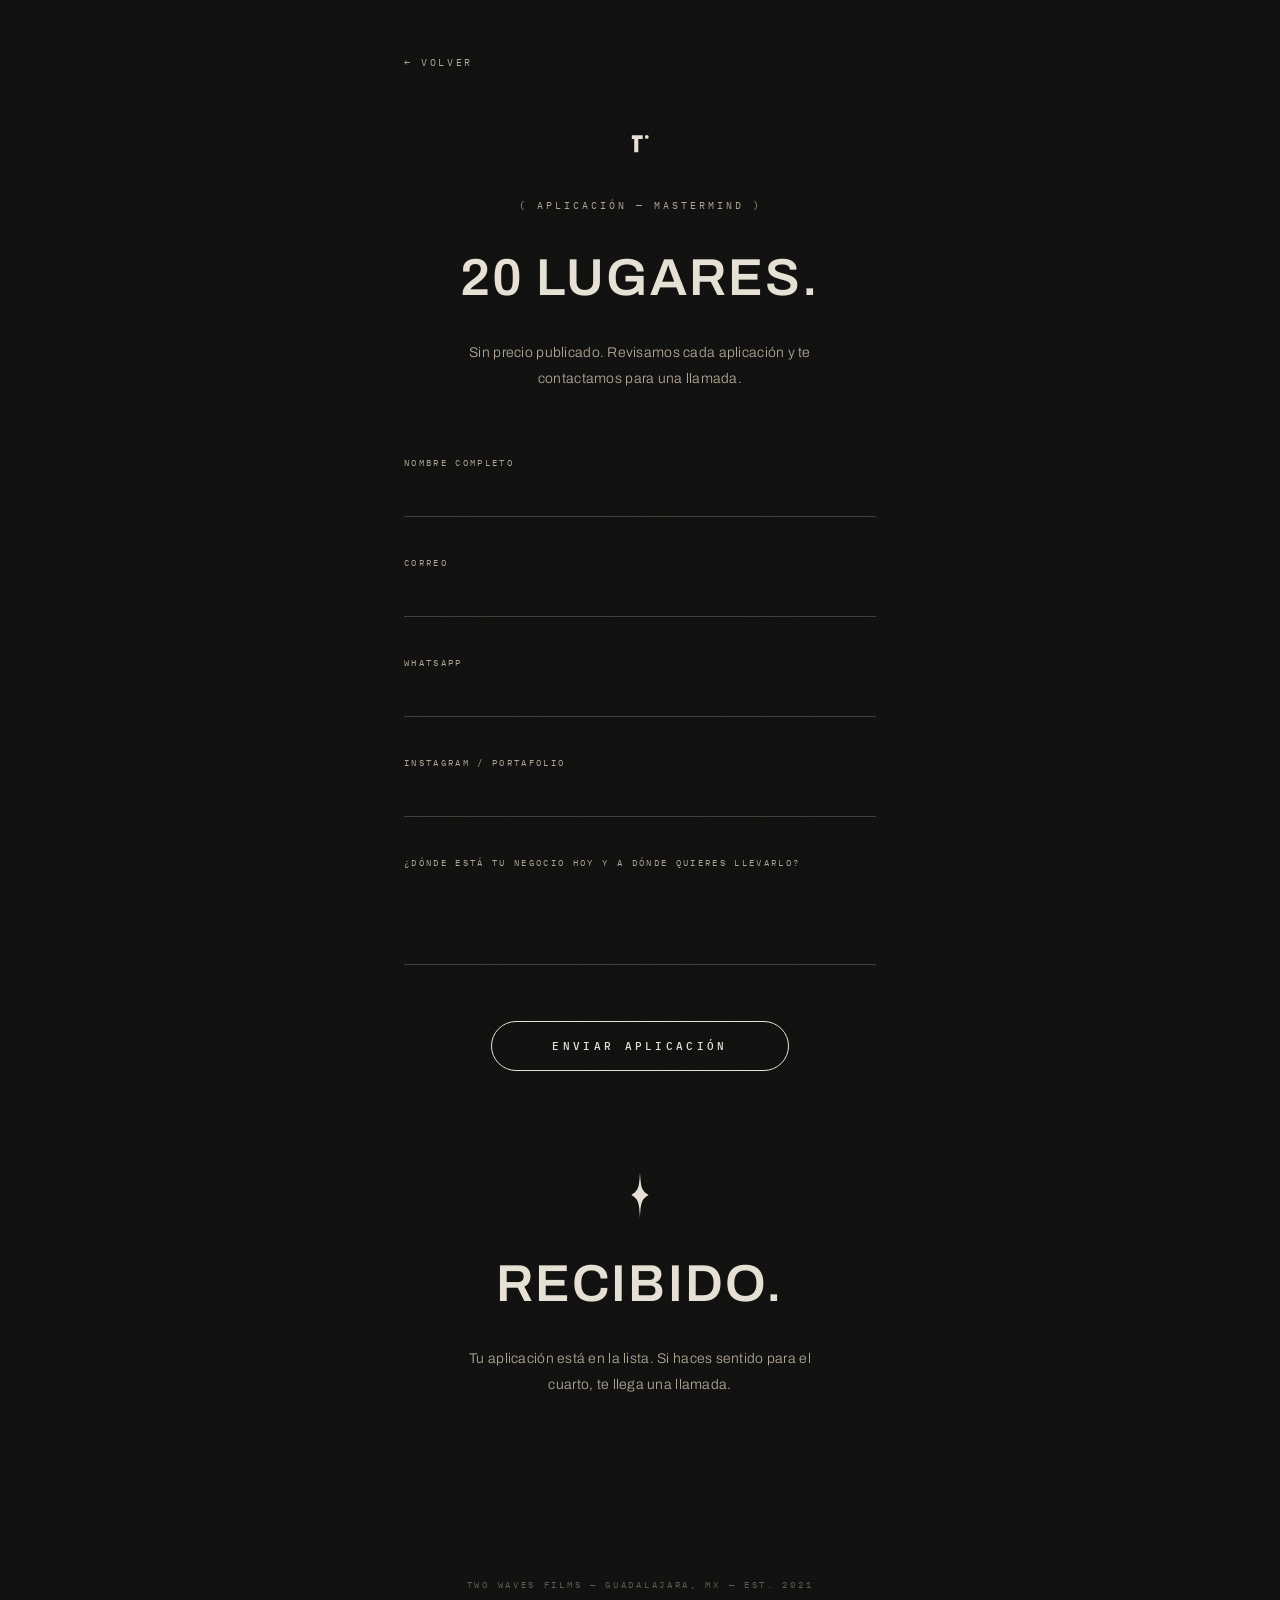
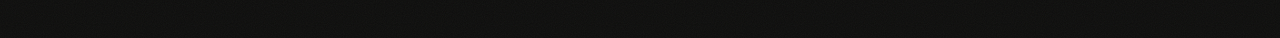
==== aplicar.html @ a4d82a26 "Formulario nativo de aplicación con envío a Google Sheets vía Apps Script Co-Authored-By: Claude Fab" ====
<!DOCTYPE html>
<html lang="es">
<head>
  <meta charset="UTF-8" />
  <meta name="viewport" content="width=device-width, initial-scale=1.0" />
  <title>APLICAR — MASTERMIND Two Waves Films</title>
  <meta name="description" content="Aplicación al mastermind de Two Waves Films. 20 lugares." />
  <link rel="preconnect" href="https://fonts.googleapis.com" />
  <link rel="preconnect" href="https://fonts.gstatic.com" crossorigin />
  <link href="https://fonts.googleapis.com/css2?family=Archivo:wght@300;400;500;600&family=IBM+Plex+Mono:wght@300;400;500&display=swap" rel="stylesheet" />
  <link rel="stylesheet" href="css/estilo.css" />
  <link rel="icon" type="image/svg+xml" href='data:image/svg+xml,<svg xmlns="http://www.w3.org/2000/svg" viewBox="0 0 100 100"><rect width="100" height="100" fill="%230e0e0d"/><path d="M30 32h28v10H49v34H39V42H30z" fill="%23e7e2d6"/><circle cx="68" cy="36" r="5" fill="%23e7e2d6"/></svg>' />
</head>
<body class="pagina-aplicar">

  <div class="grain" aria-hidden="true"></div>

  <main class="aplicar">
    <a class="volver reveal visto" href="index.html">← VOLVER</a>

    <svg class="isotipo reveal visto" viewBox="0 0 100 100" fill="none" aria-label="Two Waves">
      <path d="M26 30h32v11H45v39H33V41H26z" fill="currentColor"/>
      <circle cx="70" cy="35" r="5.5" fill="currentColor"/>
    </svg>

    <p class="etiqueta centrada reveal visto">( APLICACIÓN — MASTERMIND )</p>
    <h1 class="titulo centrado reveal visto">20 LUGARES.</h1>
    <p class="aplicar-intro reveal visto">
      Sin precio publicado. Revisamos cada aplicación
      y te contactamos para una llamada.
    </p>

    <form id="form-aplicar" class="form reveal visto" novalidate>
      <div class="campo">
        <label for="nombre">NOMBRE COMPLETO</label>
        <input type="text" id="nombre" name="nombre" required autocomplete="name" />
      </div>
      <div class="campo">
        <label for="correo">CORREO</label>
        <input type="email" id="correo" name="correo" required autocomplete="email" />
      </div>
      <div class="campo">
        <label for="whatsapp">WHATSAPP</label>
        <input type="tel" id="whatsapp" name="whatsapp" required autocomplete="tel" />
      </div>
      <div class="campo">
        <label for="instagram">INSTAGRAM / PORTAFOLIO</label>
        <input type="text" id="instagram" name="instagram" required />
      </div>
      <div class="campo">
        <label for="negocio">¿DÓNDE ESTÁ TU NEGOCIO HOY Y A DÓNDE QUIERES LLEVARLO?</label>
        <textarea id="negocio" name="negocio" rows="4" required></textarea>
      </div>

      <button type="submit" class="btn-pill grande">ENVIAR APLICACIÓN</button>
      <p class="nota" id="form-estado" role="status"></p>
    </form>

    <div id="form-exito" class="exito" hidden>
      <svg class="destello" viewBox="0 0 100 100" fill="currentColor" aria-hidden="true">
        <path d="M50 8 C51.5 34 52 42 66 50 C52 58 51.5 66 50 92 C48.5 66 48 58 34 50 C48 42 48.5 34 50 8 Z"/>
      </svg>
      <h2 class="titulo centrado">RECIBIDO.</h2>
      <p class="aplicar-intro">Tu aplicación está en la lista. Si haces sentido para el cuarto, te llega una llamada.</p>
    </div>
  </main>

  <footer class="footer">
    <p class="footer-firma">TWO WAVES FILMS — GUADALAJARA, MX — EST. 2021</p>
  </footer>

  <script src="js/form.js"></script>
</body>
</html>
---- css/estilo.css ----
/* ═══════════════════════════════════════════════
   MASTERMIND — TWO WAVES FILMS
   Sistema de diseño: modo oscuro, mono + grotesk
   ═══════════════════════════════════════════════ */

:root {
  --fondo: #0e0e0d;
  --hueso: #e7e2d6;
  --greige: #b0a595;
  --lino: #e5e0d5;
  --rojo: #c0392b;
  --mono: "IBM Plex Mono", monospace;
  --sans: "Archivo", sans-serif;
}

* { margin: 0; padding: 0; box-sizing: border-box; }

html { scroll-behavior: smooth; }

body {
  background: var(--fondo);
  color: var(--hueso);
  font-family: var(--sans);
  -webkit-font-smoothing: antialiased;
  overflow-x: hidden;
}

body.cargando { overflow: hidden; }

::selection { background: var(--greige); color: var(--fondo); }

/* ══════════ PANTALLA DE CARGA ══════════ */

#loader {
  position: fixed;
  inset: 0;
  z-index: 100;
  background: #000;
  display: flex;
  align-items: center;
  justify-content: center;
  transition: opacity 0.9s cubic-bezier(0.22, 1, 0.36, 1), visibility 0.9s;
}

#loader.fuera { opacity: 0; visibility: hidden; }

.loader-glyphs {
  position: relative;
  width: 88px;
  height: 88px;
  color: var(--hueso);
  animation: loaderEntra 0.6s cubic-bezier(0.22, 1, 0.36, 1) both;
  transition: opacity 0.5s ease, transform 0.6s cubic-bezier(0.22, 1, 0.36, 1);
}

@keyframes loaderEntra {
  from { opacity: 0; transform: scale(0.9); }
  to { opacity: 1; transform: scale(1); }
}

#loader.fuera .loader-glyphs {
  opacity: 0;
  transform: scale(1.06);
}

.glyph {
  position: absolute;
  inset: 0;
  width: 100%;
  height: 100%;
  opacity: 0;
  transform: scale(0.94);
  transition: opacity 0.22s ease, transform 0.3s cubic-bezier(0.22, 1, 0.36, 1);
}

.glyph.activo {
  opacity: 1;
  transform: scale(1);
}

.loader-line {
  position: absolute;
  bottom: 18vh;
  left: 50%;
  transform: translateX(-50%);
  width: 64px;
  height: 1px;
  background: rgba(231, 226, 214, 0.08);
  overflow: hidden;
  transition: opacity 0.4s ease;
}

#loader.fuera .loader-line { opacity: 0; }

.loader-line::after {
  content: "";
  position: absolute;
  inset: 0;
  background: rgba(231, 226, 214, 0.55);
  transform: scaleX(0);
  transform-origin: left;
  animation: cargar 1.1s cubic-bezier(0.65, 0, 0.35, 1) forwards;
}

@keyframes cargar { to { transform: scaleX(1); } }

/* ══════════ GRANO CINEMATOGRÁFICO ══════════ */

.grain {
  position: fixed;
  inset: -100%;
  z-index: 90;
  pointer-events: none;
  opacity: 0.05;
  background-image: url("data:image/svg+xml,%3Csvg xmlns='http://www.w3.org/2000/svg' width='300' height='300'%3E%3Cfilter id='n'%3E%3CfeTurbulence type='fractalNoise' baseFrequency='0.9' numOctaves='2'/%3E%3C/filter%3E%3Crect width='300' height='300' filter='url(%23n)'/%3E%3C/svg%3E");
  animation: grano 0.45s steps(4) infinite;
}

@keyframes grano {
  0% { transform: translate(0, 0); }
  25% { transform: translate(-2%, 3%); }
  50% { transform: translate(3%, -2%); }
  75% { transform: translate(-3%, -3%); }
  100% { transform: translate(2%, 2%); }
}

/* ══════════ REVEAL ══════════ */

.reveal {
  opacity: 0;
  transform: translateY(14px);
  transition: opacity 1s cubic-bezier(0.22, 1, 0.36, 1),
              transform 1s cubic-bezier(0.22, 1, 0.36, 1);
}

.reveal.visto {
  opacity: 1;
  transform: translateY(0);
}

.reveal[data-delay="1"] { transition-delay: 0.10s; }
.reveal[data-delay="2"] { transition-delay: 0.30s; }
.reveal[data-delay="3"] { transition-delay: 0.55s; }
.reveal[data-delay="4"] { transition-delay: 0.75s; }
.reveal[data-delay="5"] { transition-delay: 0.95s; }
.reveal[data-delay="6"] { transition-delay: 1.15s; }
.reveal[data-delay="7"] { transition-delay: 1.60s; }

@media (prefers-reduced-motion: reduce) {
  .reveal { opacity: 1; transform: none; transition: none; }
  .grain { animation: none; }
}

/* ══════════ HERO ══════════ */

.hero {
  position: relative;
  min-height: 100vh;
  min-height: 100svh;
  display: flex;
  flex-direction: column;
  align-items: center;
  justify-content: space-between;
  padding: 32px 24px;
  text-align: center;
  overflow: hidden;
}

/* fondo abstracto B&N: versión "enhanced" de la referencia */
.hero-bg {
  position: absolute;
  inset: 0;
  z-index: -1;
  background:
    radial-gradient(ellipse 90% 55% at 78% 108%, rgba(231, 226, 214, 0.30), transparent 60%),
    radial-gradient(ellipse 55% 40% at 12% 96%, rgba(231, 226, 214, 0.10), transparent 65%),
    radial-gradient(ellipse 70% 50% at 55% 30%, rgba(231, 226, 214, 0.035), transparent 70%),
    linear-gradient(180deg, #060606 0%, #0b0b0a 45%, #12110f 100%);
  filter: contrast(1.05);
}

.hero-bg::after {
  content: "";
  position: absolute;
  inset: 0;
  background: radial-gradient(ellipse 120% 90% at 50% 45%, transparent 40%, rgba(0, 0, 0, 0.55) 100%);
}

.hero-top {
  display: flex;
  flex-direction: column;
  align-items: center;
  gap: 10px;
}

.isotipo {
  width: 34px;
  height: 34px;
  color: var(--hueso);
}

.hero-top-word {
  font-family: var(--mono);
  font-size: 10px;
  font-weight: 400;
  letter-spacing: 0.35em;
  color: var(--greige);
}

.hero-center {
  display: flex;
  flex-direction: column;
  align-items: center;
}

.hero-kicker {
  font-family: var(--mono);
  font-size: 11px;
  font-weight: 500;
  letter-spacing: 0.18em;
  line-height: 2;
  color: var(--hueso);
}

.hero-est {
  display: flex;
  justify-content: space-between;
  width: min(320px, 78vw);
  margin-top: 44px;
  font-family: var(--sans);
  font-size: clamp(28px, 6vw, 40px);
  font-weight: 600;
  letter-spacing: 0.06em;
}

.hero-cupo {
  margin-top: 44px;
  font-family: var(--mono);
  font-size: 10px;
  letter-spacing: 0.28em;
  color: var(--greige);
}

/* ══════════ BOTÓN PILL ══════════ */

.btn-pill {
  margin-top: 26px;
  display: inline-block;
  padding: 14px 44px;
  border: 1px solid var(--hueso);
  border-radius: 999px;
  font-family: var(--mono);
  font-size: 11px;
  font-weight: 500;
  letter-spacing: 0.3em;
  text-decoration: none;
  color: var(--hueso);
  background: transparent;
  transition: background 0.4s ease, color 0.4s ease, letter-spacing 0.4s ease;
}

.btn-pill:hover {
  background: var(--hueso);
  color: var(--fondo);
  letter-spacing: 0.38em;
}

.btn-pill.grande { padding: 17px 60px; }

.hero-bottom {
  display: flex;
  flex-direction: column;
  align-items: center;
  gap: 12px;
  font-family: var(--mono);
  font-size: 9px;
  letter-spacing: 0.4em;
  color: var(--greige);
}

.scroll-dot {
  width: 4px;
  height: 4px;
  border-radius: 50%;
  background: var(--greige);
  animation: bajar 2.2s ease-in-out infinite;
}

@keyframes bajar {
  0%, 100% { transform: translateY(0); opacity: 1; }
  50% { transform: translateY(10px); opacity: 0.3; }
}

/* ══════════ SECCIONES ══════════ */

.seccion {
  max-width: 640px;
  margin: 0 auto;
  padding: 140px 24px;
}

.etiqueta {
  font-family: var(--mono);
  font-size: 10px;
  letter-spacing: 0.3em;
  color: var(--greige);
  margin-bottom: 36px;
}

.titulo {
  font-family: var(--sans);
  font-size: clamp(32px, 7vw, 52px);
  font-weight: 600;
  letter-spacing: 0.04em;
  line-height: 1.15;
  margin-bottom: 32px;
}

.parrafo {
  font-family: var(--sans);
  font-size: 15px;
  font-weight: 300;
  line-height: 1.9;
  letter-spacing: 0.02em;
  color: var(--greige);
  max-width: 460px;
}

.parrafo.centrado { margin: 0 auto 12px; }

.lista-mono {
  list-style: none;
  margin-top: 56px;
  border-top: 1px solid rgba(231, 226, 214, 0.14);
}

.lista-mono li {
  display: flex;
  align-items: baseline;
  gap: 24px;
  padding: 20px 4px;
  border-bottom: 1px solid rgba(231, 226, 214, 0.14);
  font-family: var(--mono);
  font-size: 12px;
  letter-spacing: 0.22em;
}

.lista-mono li span {
  font-size: 10px;
  color: var(--greige);
}

.nota {
  margin-top: 48px;
  font-family: var(--mono);
  font-size: 9px;
  letter-spacing: 0.26em;
  line-height: 2;
  color: var(--greige);
}

/* ══════════ SECCIÓN LINO (HOSTS) ══════════ */

.seccion-lino {
  max-width: none;
  background: var(--lino);
  color: var(--fondo);
}

.seccion-lino > * {
  max-width: 640px;
  margin-left: auto;
  margin-right: auto;
}

.seccion-lino .etiqueta { color: rgba(14, 14, 13, 0.5); margin-bottom: 36px; }
.seccion-lino .parrafo { color: rgba(14, 14, 13, 0.65); }

.hosts {
  display: grid;
  grid-template-columns: 1fr 1fr;
  gap: 40px;
  margin-bottom: 56px;
}

.host h3 {
  font-family: var(--sans);
  font-size: clamp(16px, 3vw, 21px);
  font-weight: 600;
  letter-spacing: 0.05em;
  margin-bottom: 14px;
}

.host-rol {
  font-family: var(--mono);
  font-size: 10px;
  letter-spacing: 0.24em;
  color: rgba(14, 14, 13, 0.55);
  margin-bottom: 6px;
}

.host-ig {
  font-family: var(--mono);
  font-size: 10px;
  letter-spacing: 0.24em;
  color: var(--fondo);
}

@media (max-width: 560px) {
  .hosts { grid-template-columns: 1fr; }
}

/* ══════════ SECCIÓN FINAL ══════════ */

.seccion-final {
  text-align: center;
  padding-top: 170px;
  padding-bottom: 170px;
}

.seccion-final .titulo { margin-bottom: 24px; }

.destello {
  width: 54px;
  height: 54px;
  color: var(--hueso);
  margin-bottom: 40px;
}

/* ══════════ PÁGINA APLICAR ══════════ */

.aplicar {
  max-width: 520px;
  margin: 0 auto;
  padding: 56px 24px 100px;
  display: flex;
  flex-direction: column;
  align-items: center;
  text-align: center;
}

.volver {
  align-self: flex-start;
  margin-bottom: 56px;
  font-family: var(--mono);
  font-size: 10px;
  letter-spacing: 0.26em;
  color: var(--greige);
  text-decoration: none;
  transition: color 0.3s ease;
}

.volver:hover { color: var(--hueso); }

.aplicar .isotipo { margin-bottom: 40px; }

.etiqueta.centrada { text-align: center; }

.titulo.centrado { text-align: center; }

.aplicar-intro {
  font-family: var(--sans);
  font-size: 14px;
  font-weight: 300;
  line-height: 1.9;
  letter-spacing: 0.02em;
  color: var(--greige);
  max-width: 380px;
  margin-bottom: 64px;
}

.form {
  width: 100%;
  display: flex;
  flex-direction: column;
  gap: 40px;
  text-align: left;
}

.campo {
  display: flex;
  flex-direction: column;
  gap: 12px;
}

.campo label {
  font-family: var(--mono);
  font-size: 9px;
  letter-spacing: 0.26em;
  color: var(--greige);
}

.campo input,
.campo textarea {
  background: transparent;
  border: none;
  border-bottom: 1px solid rgba(231, 226, 214, 0.22);
  padding: 10px 2px;
  font-family: var(--sans);
  font-size: 15px;
  font-weight: 300;
  letter-spacing: 0.03em;
  color: var(--hueso);
  border-radius: 0;
  resize: none;
  transition: border-color 0.4s ease;
}

.campo input:focus,
.campo textarea:focus {
  outline: none;
  border-bottom-color: var(--hueso);
}

.form .btn-pill {
  align-self: center;
  margin-top: 16px;
  cursor: pointer;
}

.form .btn-pill:disabled {
  opacity: 0.4;
  pointer-events: none;
}

.form .nota {
  margin-top: 8px;
  text-align: center;
  min-height: 1em;
}

.exito {
  display: flex;
  flex-direction: column;
  align-items: center;
  padding-top: 40px;
}

.exito .destello { margin-bottom: 32px; }

.exito .aplicar-intro { margin-bottom: 0; }

.pagina-aplicar .footer { border-top: none; }

/* ══════════ FOOTER ══════════ */

.footer {
  display: flex;
  flex-direction: column;
  align-items: center;
  gap: 28px;
  padding: 80px 24px 48px;
  border-top: 1px solid rgba(231, 226, 214, 0.12);
  text-align: center;
}

.footer .isotipo { width: 28px; height: 28px; }

.footer-links {
  display: flex;
  flex-wrap: wrap;
  justify-content: center;
  gap: 28px;
}

.footer-links a {
  font-family: var(--mono);
  font-size: 10px;
  letter-spacing: 0.22em;
  color: var(--greige);
  text-decoration: none;
  transition: color 0.3s ease;
}

.footer-links a:hover { color: var(--hueso); }

.footer-firma {
  font-family: var(--mono);
  font-size: 9px;
  letter-spacing: 0.3em;
  color: rgba(176, 165, 149, 0.5);
}
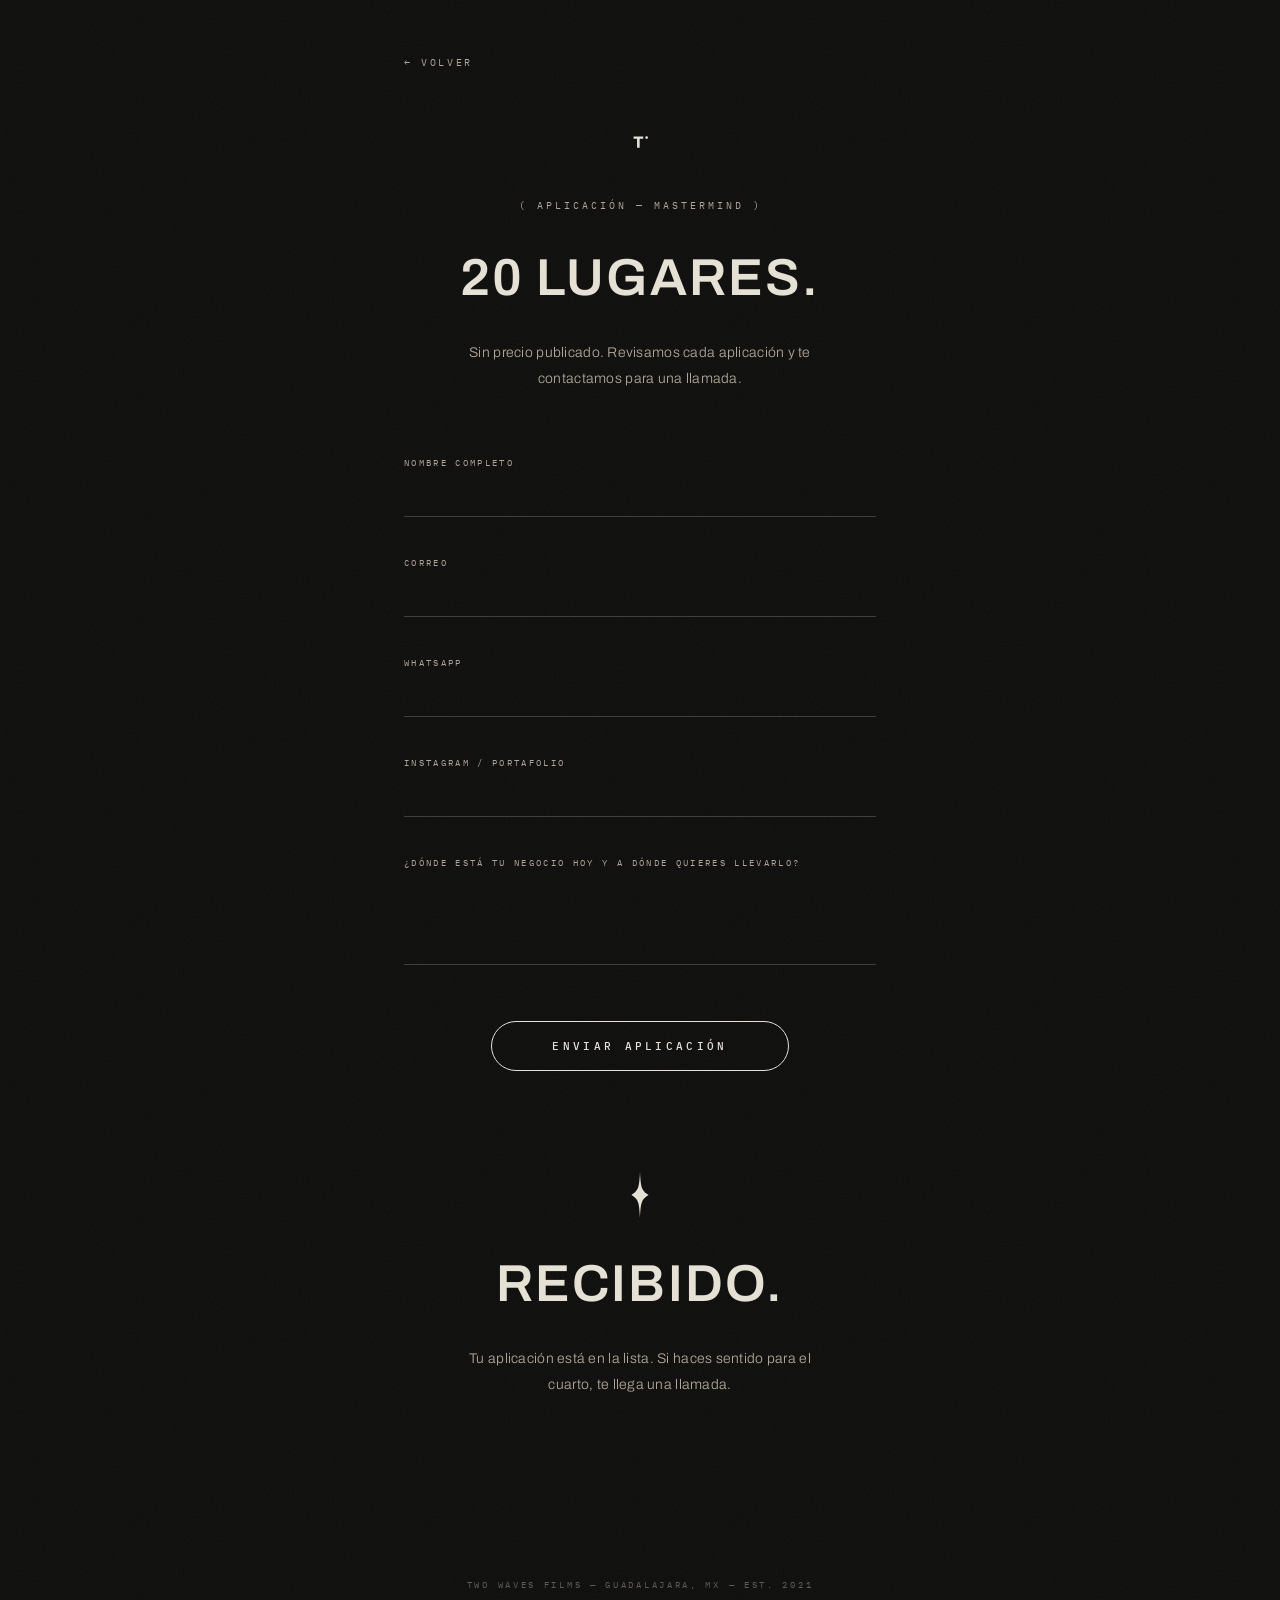
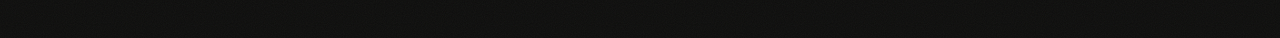
==== commit f410a708: "Isotipo con proporciones del logo oficial, sin texto Two Waves Films en el nav Co-Authored-By: Claud" ====
--- a/aplicar.html
+++ b/aplicar.html
@@ -9,7 +9,7 @@
   <link rel="preconnect" href="https://fonts.gstatic.com" crossorigin />
   <link href="https://fonts.googleapis.com/css2?family=Archivo:wght@300;400;500;600&family=IBM+Plex+Mono:wght@300;400;500&display=swap" rel="stylesheet" />
   <link rel="stylesheet" href="css/estilo.css" />
-  <link rel="icon" type="image/svg+xml" href='data:image/svg+xml,<svg xmlns="http://www.w3.org/2000/svg" viewBox="0 0 100 100"><rect width="100" height="100" fill="%230e0e0d"/><path d="M30 32h28v10H49v34H39V42H30z" fill="%23e7e2d6"/><circle cx="68" cy="36" r="5" fill="%23e7e2d6"/></svg>' />
+  <link rel="icon" type="image/svg+xml" href='data:image/svg+xml,<svg xmlns="http://www.w3.org/2000/svg" viewBox="0 0 100 100"><rect width="100" height="100" fill="%230e0e0d"/><path d="M31 34h28.5v6.2H49v26.5h-7.7V40.2H31z" fill="%23e7e2d6"/><circle cx="69.5" cy="37" r="4" fill="%23e7e2d6"/></svg>' />
 </head>
 <body class="pagina-aplicar">
 
@@ -19,8 +19,8 @@
     <a class="volver reveal visto" href="index.html">← VOLVER</a>
 
     <svg class="isotipo reveal visto" viewBox="0 0 100 100" fill="none" aria-label="Two Waves">
-      <path d="M26 30h32v11H45v39H33V41H26z" fill="currentColor"/>
-      <circle cx="70" cy="35" r="5.5" fill="currentColor"/>
+      <path d="M31 34h28.5v6.2H49v26.5h-7.7V40.2H31z" fill="currentColor"/>
+      <circle cx="69.5" cy="37" r="4" fill="currentColor"/>
     </svg>
 
     <p class="etiqueta centrada reveal visto">( APLICACIÓN — MASTERMIND )</p>
--- a/css/estilo.css
+++ b/css/estilo.css
@@ -172,18 +172,36 @@
   inset: 0;
   z-index: -1;
   background:
-    radial-gradient(ellipse 90% 55% at 78% 108%, rgba(231, 226, 214, 0.30), transparent 60%),
-    radial-gradient(ellipse 55% 40% at 12% 96%, rgba(231, 226, 214, 0.10), transparent 65%),
-    radial-gradient(ellipse 70% 50% at 55% 30%, rgba(231, 226, 214, 0.035), transparent 70%),
-    linear-gradient(180deg, #060606 0%, #0b0b0a 45%, #12110f 100%);
-  filter: contrast(1.05);
+    /* rayado vertical sutil, como luz corrida en la foto */
+    repeating-linear-gradient(90deg, rgba(255, 255, 255, 0.012) 0 1px, transparent 1px 3px),
+    /* resplandor blanco principal, abajo a la derecha */
+    radial-gradient(ellipse 72% 62% at 70% 114%, rgba(250, 248, 244, 0.78), rgba(248, 246, 241, 0.22) 48%, transparent 70%),
+    /* masa gris difusa, abajo a la izquierda */
+    radial-gradient(ellipse 50% 42% at 16% 102%, rgba(220, 216, 206, 0.16), transparent 65%),
+    /* neblina gris a media altura, lado izquierdo */
+    radial-gradient(ellipse 45% 30% at 25% 66%, rgba(200, 196, 188, 0.055), transparent 70%),
+    linear-gradient(180deg, #030303 0%, #070707 40%, #0c0b0a 100%);
+  filter: contrast(1.08);
+}
+
+/* vetas diagonales tenues en el tercio superior */
+.hero-bg::before {
+  content: "";
+  position: absolute;
+  inset: 0;
+  background:
+    linear-gradient(118deg, transparent 40%, rgba(231, 226, 214, 0.05) 46%, transparent 51%),
+    linear-gradient(112deg, transparent 26%, rgba(231, 226, 214, 0.035) 30%, transparent 35%),
+    linear-gradient(125deg, transparent 55%, rgba(231, 226, 214, 0.025) 58%, transparent 62%);
+  -webkit-mask-image: linear-gradient(180deg, #000 0%, #000 30%, transparent 55%);
+  mask-image: linear-gradient(180deg, #000 0%, #000 30%, transparent 55%);
 }
 
 .hero-bg::after {
   content: "";
   position: absolute;
   inset: 0;
-  background: radial-gradient(ellipse 120% 90% at 50% 45%, transparent 40%, rgba(0, 0, 0, 0.55) 100%);
+  background: radial-gradient(ellipse 130% 95% at 50% 38%, transparent 45%, rgba(0, 0, 0, 0.5) 100%);
 }
 
 .hero-top {
@@ -199,12 +217,9 @@
   color: var(--hueso);
 }
 
-.hero-top-word {
-  font-family: var(--mono);
-  font-size: 10px;
-  font-weight: 400;
-  letter-spacing: 0.35em;
-  color: var(--greige);
+.hero-top .isotipo {
+  width: 52px;
+  height: 52px;
 }
 
 .hero-center {
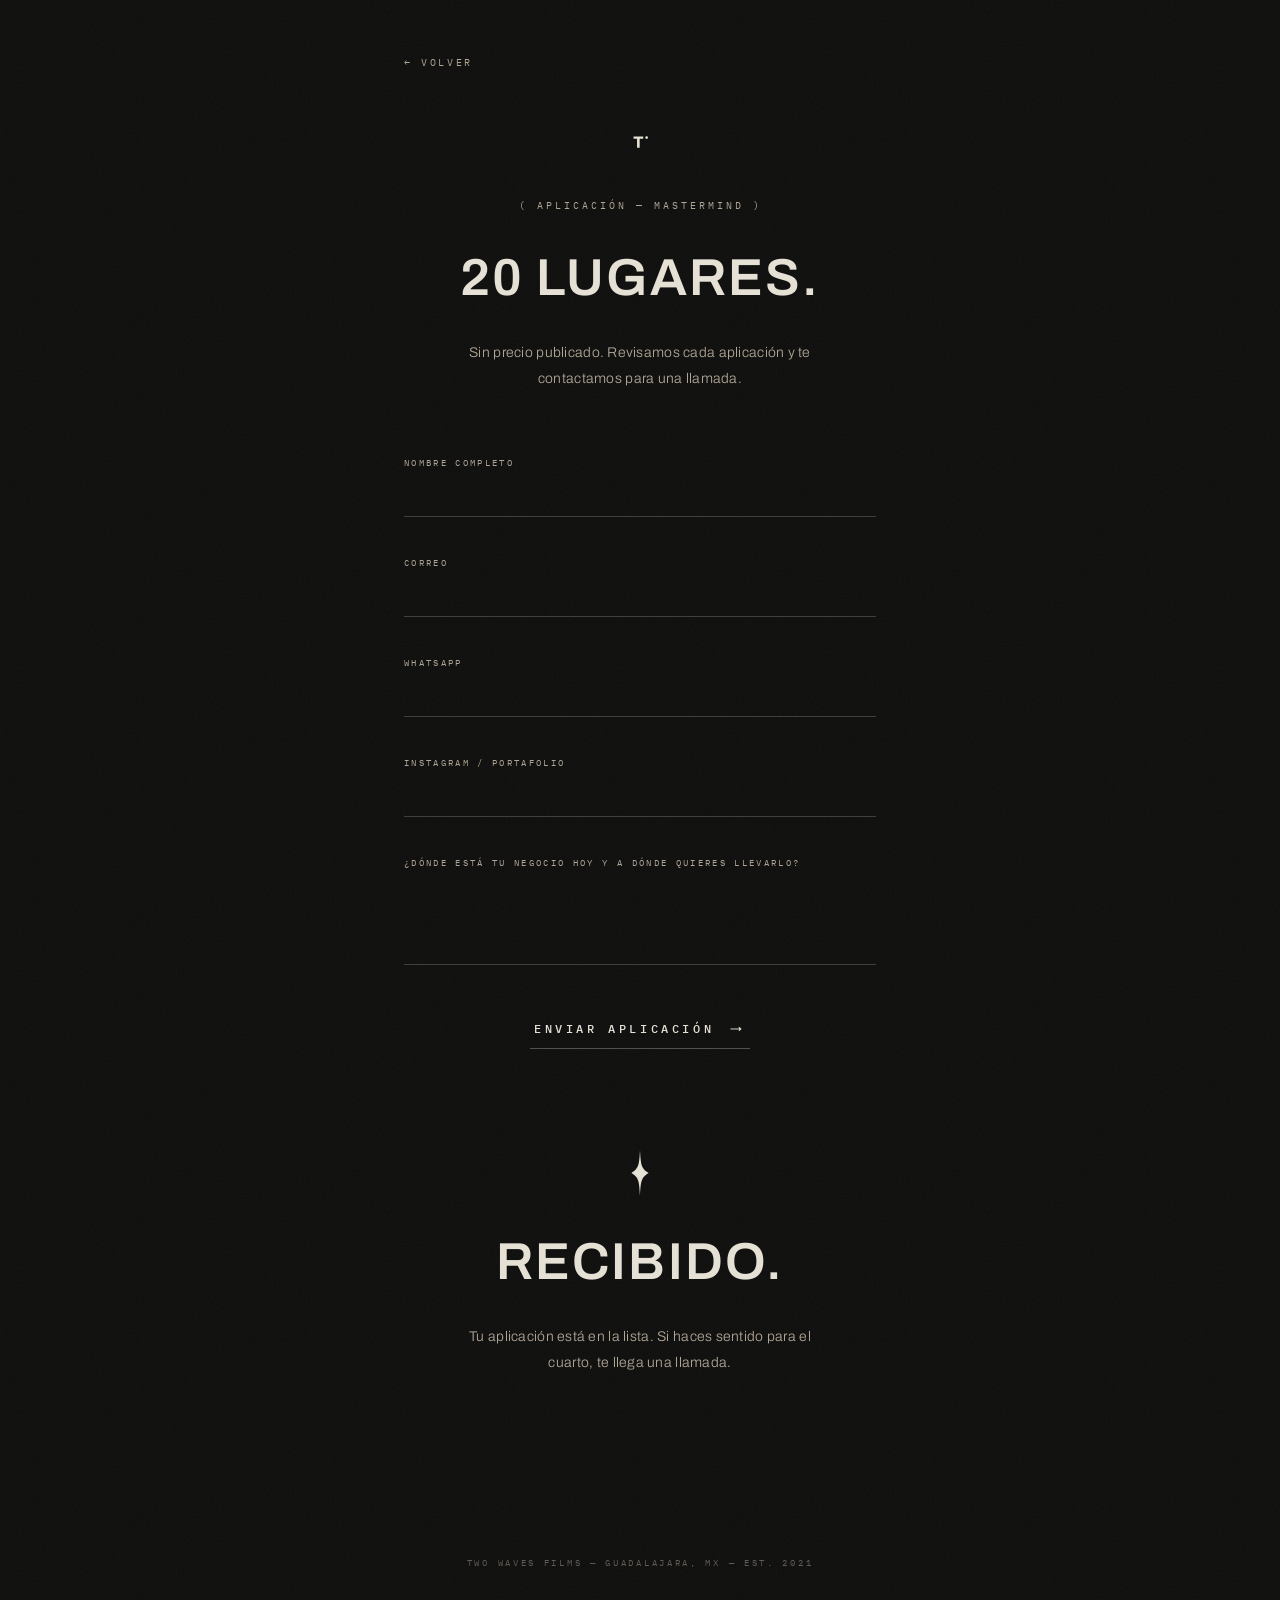
==== commit ab307d47: "CTA sin recuadro: texto mono con línea inferior y flecha, hero con ritmo vertical más parejo Co-Auth" ====
--- a/aplicar.html
+++ b/aplicar.html
@@ -52,7 +52,7 @@
         <textarea id="negocio" name="negocio" rows="4" required></textarea>
       </div>
 
-      <button type="submit" class="btn-pill grande">ENVIAR APLICACIÓN</button>
+      <button type="submit" class="btn-linea grande">ENVIAR APLICACIÓN <span class="flecha">→</span></button>
       <p class="nota" id="form-estado" role="status"></p>
     </form>
 
--- a/css/estilo.css
+++ b/css/estilo.css
@@ -241,7 +241,7 @@
   display: flex;
   justify-content: space-between;
   width: min(320px, 78vw);
-  margin-top: 44px;
+  margin-top: 40px;
   font-family: var(--sans);
   font-size: clamp(28px, 6vw, 40px);
   font-weight: 600;
@@ -249,21 +249,23 @@
 }
 
 .hero-cupo {
-  margin-top: 44px;
+  margin-top: 40px;
   font-family: var(--mono);
   font-size: 10px;
   letter-spacing: 0.28em;
   color: var(--greige);
 }
 
-/* ══════════ BOTÓN PILL ══════════ */
-
-.btn-pill {
-  margin-top: 26px;
-  display: inline-block;
-  padding: 14px 44px;
-  border: 1px solid var(--hueso);
-  border-radius: 999px;
+/* ══════════ BOTÓN LÍNEA ══════════ */
+
+.btn-linea {
+  margin-top: 48px;
+  display: inline-flex;
+  align-items: center;
+  gap: 16px;
+  padding: 0 4px 12px;
+  border: none;
+  border-bottom: 1px solid rgba(231, 226, 214, 0.3);
   font-family: var(--mono);
   font-size: 11px;
   font-weight: 500;
@@ -271,16 +273,23 @@
   text-decoration: none;
   color: var(--hueso);
   background: transparent;
-  transition: background 0.4s ease, color 0.4s ease, letter-spacing 0.4s ease;
-}
-
-.btn-pill:hover {
-  background: var(--hueso);
-  color: var(--fondo);
+  cursor: pointer;
+  transition: border-color 0.4s ease, letter-spacing 0.4s ease;
+}
+
+.btn-linea .flecha {
+  font-family: var(--sans);
+  transition: transform 0.4s cubic-bezier(0.22, 1, 0.36, 1);
+}
+
+.btn-linea:hover {
+  border-bottom-color: var(--hueso);
   letter-spacing: 0.38em;
 }
 
-.btn-pill.grande { padding: 17px 60px; }
+.btn-linea:hover .flecha { transform: translateX(6px); }
+
+.btn-linea.grande { font-size: 12px; }
 
 .hero-bottom {
   display: flex;
@@ -527,13 +536,12 @@
   border-bottom-color: var(--hueso);
 }
 
-.form .btn-pill {
+.form .btn-linea {
   align-self: center;
   margin-top: 16px;
-  cursor: pointer;
-}
-
-.form .btn-pill:disabled {
+}
+
+.form .btn-linea:disabled {
   opacity: 0.4;
   pointer-events: none;
 }
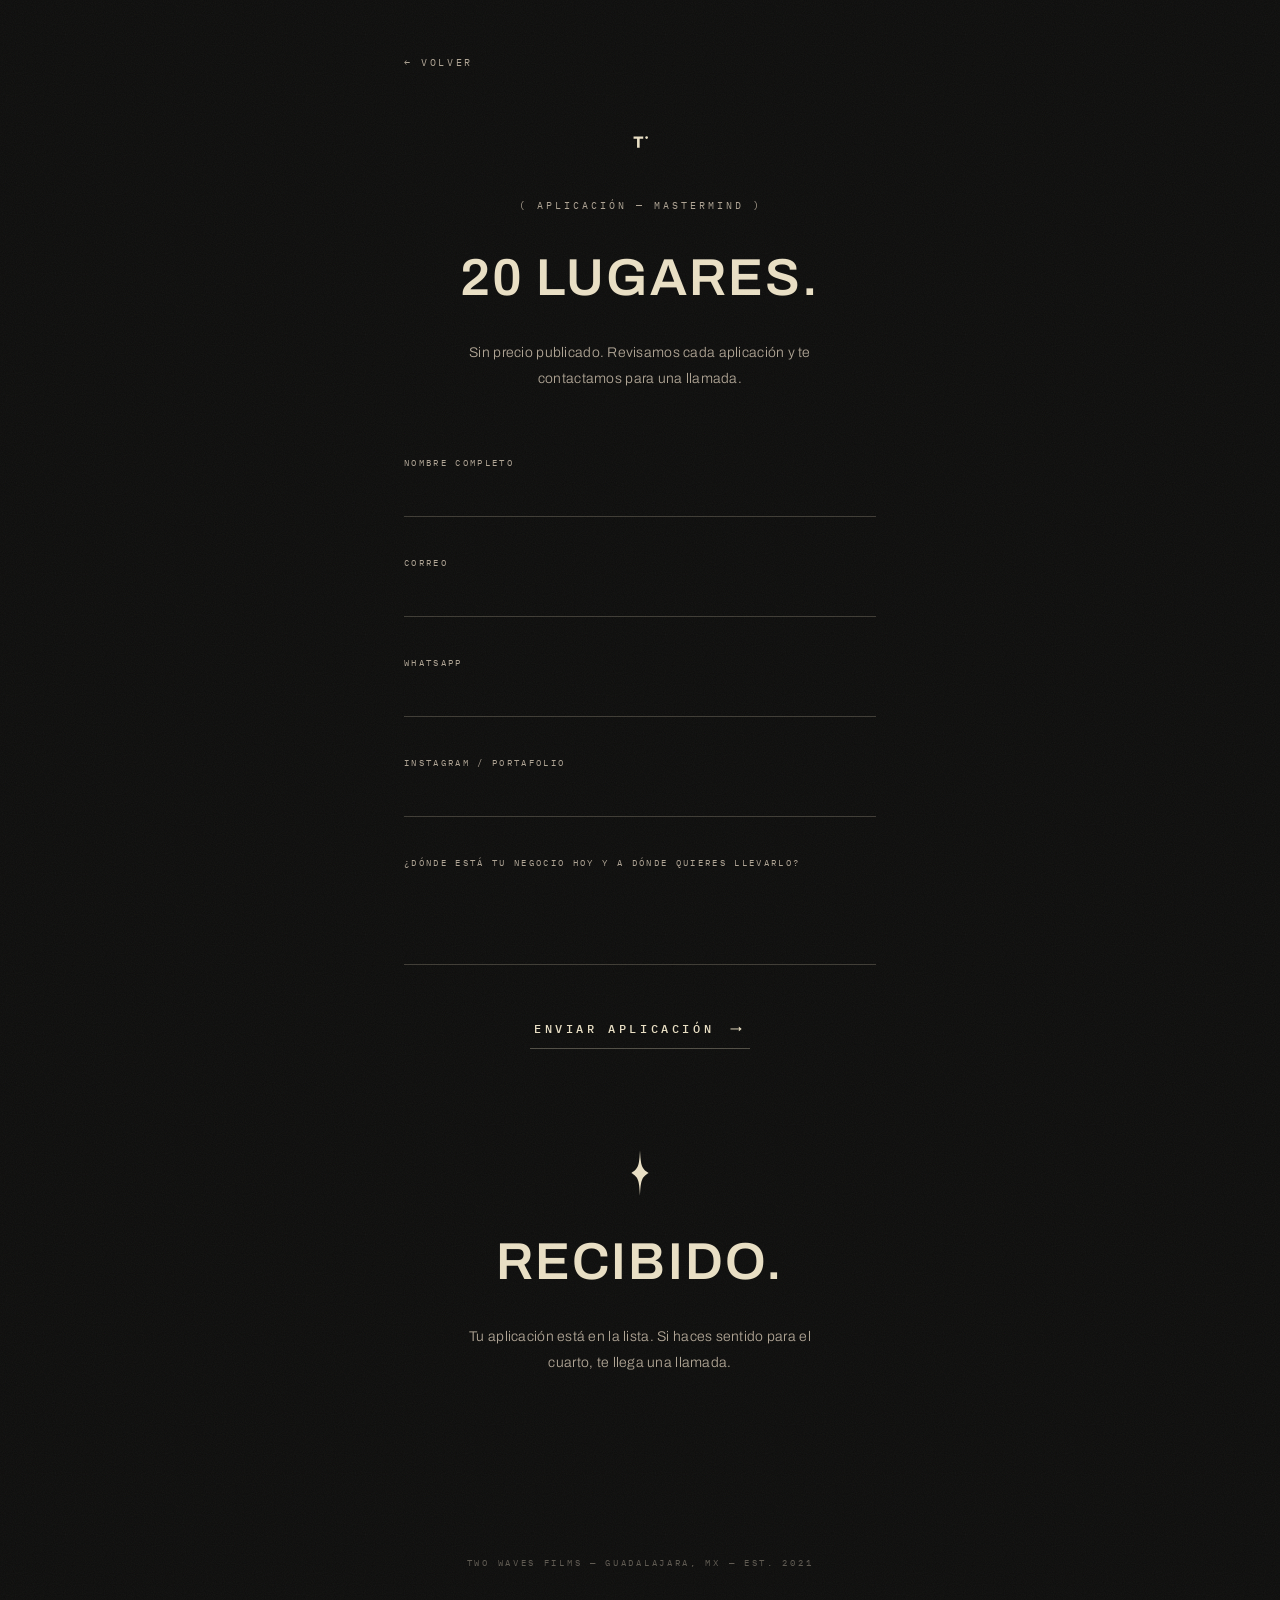
==== commit 25efa6d9: "Hero fiel a la referencia: crema cálido #eae0c5 global, Archivo Bold compacto y proporciones del blo" ====
--- a/aplicar.html
+++ b/aplicar.html
@@ -7,9 +7,9 @@
   <meta name="description" content="Aplicación al mastermind de Two Waves Films. 20 lugares." />
   <link rel="preconnect" href="https://fonts.googleapis.com" />
   <link rel="preconnect" href="https://fonts.gstatic.com" crossorigin />
-  <link href="https://fonts.googleapis.com/css2?family=Archivo:wght@300;400;500;600&family=IBM+Plex+Mono:wght@300;400;500&display=swap" rel="stylesheet" />
+  <link href="https://fonts.googleapis.com/css2?family=Archivo:wght@300;400;500;600;700&family=IBM+Plex+Mono:wght@300;400;500&display=swap" rel="stylesheet" />
   <link rel="stylesheet" href="css/estilo.css" />
-  <link rel="icon" type="image/svg+xml" href='data:image/svg+xml,<svg xmlns="http://www.w3.org/2000/svg" viewBox="0 0 100 100"><rect width="100" height="100" fill="%230e0e0d"/><path d="M31 34h28.5v6.2H49v26.5h-7.7V40.2H31z" fill="%23e7e2d6"/><circle cx="69.5" cy="37" r="4" fill="%23e7e2d6"/></svg>' />
+  <link rel="icon" type="image/svg+xml" href='data:image/svg+xml,<svg xmlns="http://www.w3.org/2000/svg" viewBox="0 0 100 100"><rect width="100" height="100" fill="%230e0e0d"/><path d="M31 34h28.5v6.2H49v26.5h-7.7V40.2H31z" fill="%23eae0c5"/><circle cx="69.5" cy="37" r="4" fill="%23eae0c5"/></svg>' />
 </head>
 <body class="pagina-aplicar">
 
--- a/css/estilo.css
+++ b/css/estilo.css
@@ -5,7 +5,7 @@
 
 :root {
   --fondo: #0e0e0d;
-  --hueso: #e7e2d6;
+  --hueso: #eae0c5;
   --greige: #b0a595;
   --lino: #e5e0d5;
   --rojo: #c0392b;
@@ -85,7 +85,7 @@
   transform: translateX(-50%);
   width: 64px;
   height: 1px;
-  background: rgba(231, 226, 214, 0.08);
+  background: rgba(234, 224, 197, 0.08);
   overflow: hidden;
   transition: opacity 0.4s ease;
 }
@@ -96,7 +96,7 @@
   content: "";
   position: absolute;
   inset: 0;
-  background: rgba(231, 226, 214, 0.55);
+  background: rgba(234, 224, 197, 0.55);
   transform: scaleX(0);
   transform-origin: left;
   animation: cargar 1.1s cubic-bezier(0.65, 0, 0.35, 1) forwards;
@@ -190,9 +190,9 @@
   position: absolute;
   inset: 0;
   background:
-    linear-gradient(118deg, transparent 40%, rgba(231, 226, 214, 0.05) 46%, transparent 51%),
-    linear-gradient(112deg, transparent 26%, rgba(231, 226, 214, 0.035) 30%, transparent 35%),
-    linear-gradient(125deg, transparent 55%, rgba(231, 226, 214, 0.025) 58%, transparent 62%);
+    linear-gradient(118deg, transparent 40%, rgba(234, 224, 197, 0.05) 46%, transparent 51%),
+    linear-gradient(112deg, transparent 26%, rgba(234, 224, 197, 0.035) 30%, transparent 35%),
+    linear-gradient(125deg, transparent 55%, rgba(234, 224, 197, 0.025) 58%, transparent 62%);
   -webkit-mask-image: linear-gradient(180deg, #000 0%, #000 30%, transparent 55%);
   mask-image: linear-gradient(180deg, #000 0%, #000 30%, transparent 55%);
 }
@@ -228,32 +228,35 @@
   align-items: center;
 }
 
+/* bloque central: tipografía y proporciones de la referencia */
 .hero-kicker {
-  font-family: var(--mono);
-  font-size: 11px;
-  font-weight: 500;
-  letter-spacing: 0.18em;
-  line-height: 2;
+  font-family: var(--sans);
+  font-size: clamp(11px, 1.7vw, 13px);
+  font-weight: 700;
+  letter-spacing: 0.06em;
+  line-height: 1.55;
   color: var(--hueso);
 }
 
 .hero-est {
   display: flex;
   justify-content: space-between;
-  width: min(320px, 78vw);
-  margin-top: 40px;
-  font-family: var(--sans);
-  font-size: clamp(28px, 6vw, 40px);
-  font-weight: 600;
-  letter-spacing: 0.06em;
+  width: min(255px, 58vw);
+  margin-top: 30px;
+  font-family: var(--sans);
+  font-size: clamp(23px, 3.6vw, 28px);
+  font-weight: 700;
+  letter-spacing: 0.02em;
+  line-height: 1;
 }
 
 .hero-cupo {
-  margin-top: 40px;
-  font-family: var(--mono);
-  font-size: 10px;
-  letter-spacing: 0.28em;
-  color: var(--greige);
+  margin-top: 26px;
+  font-family: var(--sans);
+  font-size: clamp(11px, 1.7vw, 13px);
+  font-weight: 700;
+  letter-spacing: 0.08em;
+  color: var(--hueso);
 }
 
 /* ══════════ BOTÓN LÍNEA ══════════ */
@@ -265,7 +268,7 @@
   gap: 16px;
   padding: 0 4px 12px;
   border: none;
-  border-bottom: 1px solid rgba(231, 226, 214, 0.3);
+  border-bottom: 1px solid rgba(234, 224, 197, 0.3);
   font-family: var(--mono);
   font-size: 11px;
   font-weight: 500;
@@ -355,7 +358,7 @@
 .lista-mono {
   list-style: none;
   margin-top: 56px;
-  border-top: 1px solid rgba(231, 226, 214, 0.14);
+  border-top: 1px solid rgba(234, 224, 197, 0.14);
 }
 
 .lista-mono li {
@@ -363,7 +366,7 @@
   align-items: baseline;
   gap: 24px;
   padding: 20px 4px;
-  border-bottom: 1px solid rgba(231, 226, 214, 0.14);
+  border-bottom: 1px solid rgba(234, 224, 197, 0.14);
   font-family: var(--mono);
   font-size: 12px;
   letter-spacing: 0.22em;
@@ -518,7 +521,7 @@
 .campo textarea {
   background: transparent;
   border: none;
-  border-bottom: 1px solid rgba(231, 226, 214, 0.22);
+  border-bottom: 1px solid rgba(234, 224, 197, 0.22);
   padding: 10px 2px;
   font-family: var(--sans);
   font-size: 15px;
@@ -573,7 +576,7 @@
   align-items: center;
   gap: 28px;
   padding: 80px 24px 48px;
-  border-top: 1px solid rgba(231, 226, 214, 0.12);
+  border-top: 1px solid rgba(234, 224, 197, 0.12);
   text-align: center;
 }
 
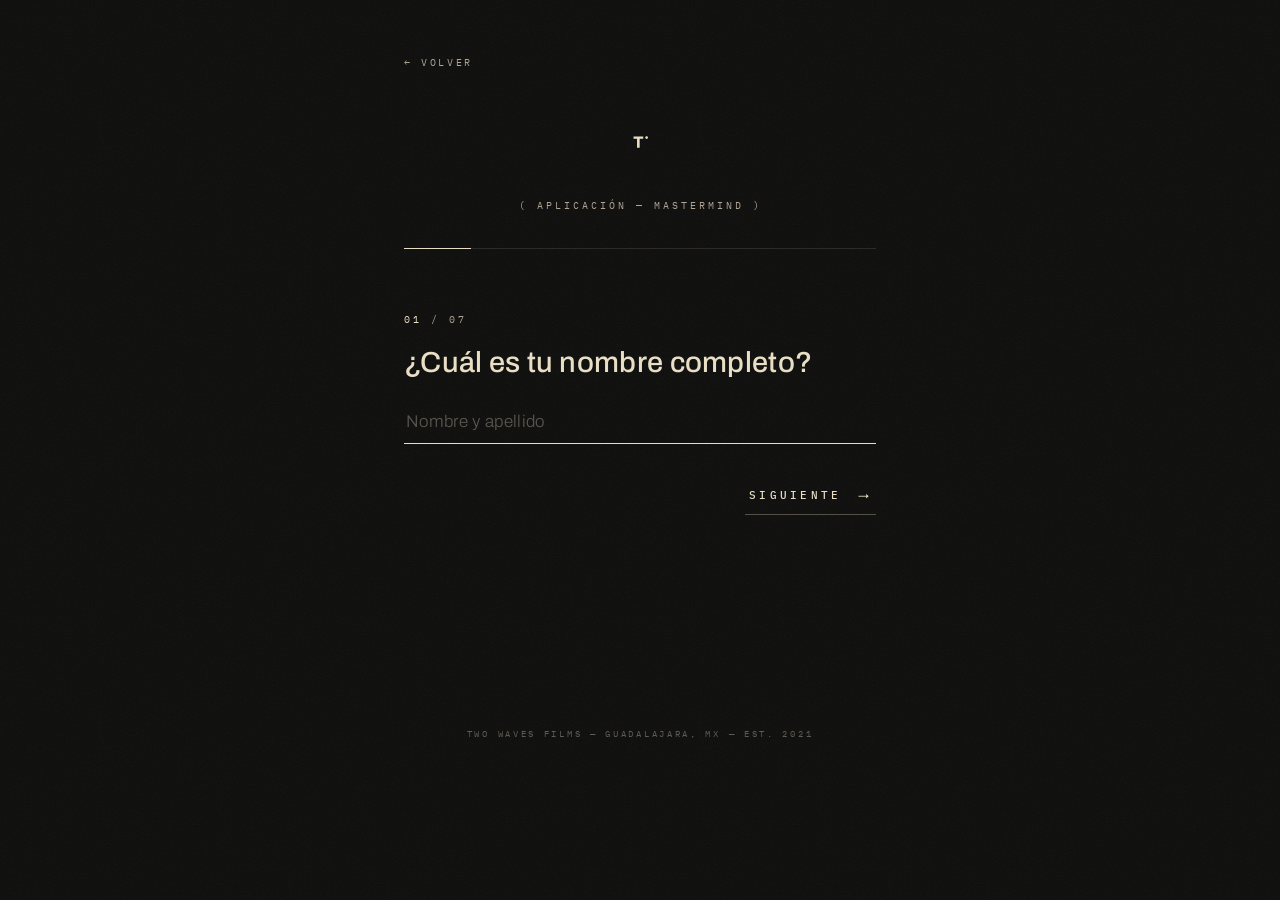
==== commit 8e66e568: "Formulario tipo Typeform: lada de celular, Instagram y portafolio separados, pregunta de tema, y pop" ====
--- a/aplicar.html
+++ b/aplicar.html
@@ -8,7 +8,7 @@
   <link rel="preconnect" href="https://fonts.googleapis.com" />
   <link rel="preconnect" href="https://fonts.gstatic.com" crossorigin />
   <link href="https://fonts.googleapis.com/css2?family=Archivo:wght@300;400;500;600;700&family=IBM+Plex+Mono:wght@300;400;500&display=swap" rel="stylesheet" />
-  <link rel="stylesheet" href="css/estilo.css" />
+  <link rel="stylesheet" href="css/estilo.css?v=2" />
   <link rel="icon" type="image/svg+xml" href='data:image/svg+xml,<svg xmlns="http://www.w3.org/2000/svg" viewBox="0 0 100 100"><rect width="100" height="100" fill="%230e0e0d"/><path d="M31 34h28.5v6.2H49v26.5h-7.7V40.2H31z" fill="%23eae0c5"/><circle cx="69.5" cy="37" r="4" fill="%23eae0c5"/></svg>' />
 </head>
 <body class="pagina-aplicar">
@@ -24,51 +24,148 @@
     </svg>
 
     <p class="etiqueta centrada reveal visto">( APLICACIÓN — MASTERMIND )</p>
-    <h1 class="titulo centrado reveal visto">20 LUGARES.</h1>
-    <p class="aplicar-intro reveal visto">
-      Sin precio publicado. Revisamos cada aplicación
-      y te contactamos para una llamada.
-    </p>
 
-    <form id="form-aplicar" class="form reveal visto" novalidate>
-      <div class="campo">
-        <label for="nombre">NOMBRE COMPLETO</label>
-        <input type="text" id="nombre" name="nombre" required autocomplete="name" />
-      </div>
-      <div class="campo">
-        <label for="correo">CORREO</label>
-        <input type="email" id="correo" name="correo" required autocomplete="email" />
-      </div>
-      <div class="campo">
-        <label for="whatsapp">WHATSAPP</label>
-        <input type="tel" id="whatsapp" name="whatsapp" required autocomplete="tel" />
-      </div>
-      <div class="campo">
-        <label for="instagram">INSTAGRAM / PORTAFOLIO</label>
-        <input type="text" id="instagram" name="instagram" required />
-      </div>
-      <div class="campo">
-        <label for="negocio">¿DÓNDE ESTÁ TU NEGOCIO HOY Y A DÓNDE QUIERES LLEVARLO?</label>
-        <textarea id="negocio" name="negocio" rows="4" required></textarea>
-      </div>
+    <form id="form-aplicar" class="flujo reveal visto" novalidate>
+      <!-- barra de progreso -->
+      <div class="flujo-barra" aria-hidden="true"><span class="flujo-fill"></span></div>
 
-      <button type="submit" class="btn-linea grande">ENVIAR APLICACIÓN <span class="flecha">→</span></button>
+      <!-- ── 01 · NOMBRE ── -->
+      <section class="paso activa" data-paso>
+        <p class="paso-num"><span class="paso-i">01</span> / <span class="paso-total">07</span></p>
+        <label class="paso-preg" for="nombre">¿Cuál es tu nombre completo?</label>
+        <input type="text" id="nombre" name="nombre" required autocomplete="name" placeholder="Nombre y apellido" />
+        <div class="paso-nav">
+          <button type="button" class="btn-atras" data-atras hidden>← ATRÁS</button>
+          <button type="button" class="btn-linea" data-siguiente>SIGUIENTE <span class="flecha">→</span></button>
+        </div>
+      </section>
+
+      <!-- ── 02 · CORREO ── -->
+      <section class="paso" data-paso>
+        <p class="paso-num"><span class="paso-i">02</span> / <span class="paso-total">07</span></p>
+        <label class="paso-preg" for="correo">¿A qué correo te contactamos?</label>
+        <input type="email" id="correo" name="correo" required autocomplete="email" placeholder="tu@correo.com" />
+        <div class="paso-nav">
+          <button type="button" class="btn-atras" data-atras>← ATRÁS</button>
+          <button type="button" class="btn-linea" data-siguiente>SIGUIENTE <span class="flecha">→</span></button>
+        </div>
+      </section>
+
+      <!-- ── 03 · CELULAR ── -->
+      <section class="paso" data-paso>
+        <p class="paso-num"><span class="paso-i">03</span> / <span class="paso-total">07</span></p>
+        <label class="paso-preg" for="celular">¿Cuál es tu número de celular?</label>
+        <div class="campo-tel">
+          <select id="lada" name="lada" class="lada" aria-label="Código de país">
+            <option value="+52" selected>🇲🇽 +52</option>
+            <option value="+1">🇺🇸 +1</option>
+            <option value="+34">🇪🇸 +34</option>
+            <option value="+54">🇦🇷 +54</option>
+            <option value="+55">🇧🇷 +55</option>
+            <option value="+56">🇨🇱 +56</option>
+            <option value="+57">🇨🇴 +57</option>
+            <option value="+51">🇵🇪 +51</option>
+            <option value="+593">🇪🇨 +593</option>
+            <option value="+58">🇻🇪 +58</option>
+            <option value="+591">🇧🇴 +591</option>
+            <option value="+598">🇺🇾 +598</option>
+            <option value="+595">🇵🇾 +595</option>
+            <option value="+502">🇬🇹 +502</option>
+            <option value="+503">🇸🇻 +503</option>
+            <option value="+504">🇭🇳 +504</option>
+            <option value="+505">🇳🇮 +505</option>
+            <option value="+506">🇨🇷 +506</option>
+            <option value="+507">🇵🇦 +507</option>
+            <option value="+53">🇨🇺 +53</option>
+          </select>
+          <input type="tel" id="celular" name="celular" required inputmode="numeric" autocomplete="tel-national" placeholder="10 dígitos" />
+        </div>
+        <p class="paso-ayuda">Elige tu lada primero para que el número quede correcto.</p>
+        <div class="paso-nav">
+          <button type="button" class="btn-atras" data-atras>← ATRÁS</button>
+          <button type="button" class="btn-linea" data-siguiente>SIGUIENTE <span class="flecha">→</span></button>
+        </div>
+      </section>
+
+      <!-- ── 04 · INSTAGRAM ── -->
+      <section class="paso" data-paso>
+        <p class="paso-num"><span class="paso-i">04</span> / <span class="paso-total">07</span></p>
+        <label class="paso-preg" for="instagram">¿Cuál es tu Instagram?</label>
+        <input type="text" id="instagram" name="instagram" required placeholder="@tuusuario" />
+        <div class="paso-nav">
+          <button type="button" class="btn-atras" data-atras>← ATRÁS</button>
+          <button type="button" class="btn-linea" data-siguiente>SIGUIENTE <span class="flecha">→</span></button>
+        </div>
+      </section>
+
+      <!-- ── 05 · PORTAFOLIO ── -->
+      <section class="paso" data-paso>
+        <p class="paso-num"><span class="paso-i">05</span> / <span class="paso-total">07</span></p>
+        <label class="paso-preg" for="portafolio">¿Dónde vemos tu trabajo? <span class="opcional">(opcional)</span></label>
+        <input type="text" id="portafolio" name="portafolio" placeholder="Link a tu reel, web o portafolio" />
+        <div class="paso-nav">
+          <button type="button" class="btn-atras" data-atras>← ATRÁS</button>
+          <button type="button" class="btn-linea" data-siguiente>SIGUIENTE <span class="flecha">→</span></button>
+        </div>
+      </section>
+
+      <!-- ── 06 · NEGOCIO ── -->
+      <section class="paso" data-paso>
+        <p class="paso-num"><span class="paso-i">06</span> / <span class="paso-total">07</span></p>
+        <label class="paso-preg" for="negocio">¿Dónde está tu negocio hoy y a dónde quieres llevarlo?</label>
+        <textarea id="negocio" name="negocio" rows="4" required placeholder="Cuéntanos en dónde estás y a dónde vas."></textarea>
+        <div class="paso-nav">
+          <button type="button" class="btn-atras" data-atras>← ATRÁS</button>
+          <button type="button" class="btn-linea" data-siguiente>SIGUIENTE <span class="flecha">→</span></button>
+        </div>
+      </section>
+
+      <!-- ── 07 · TEMA ── -->
+      <section class="paso" data-paso>
+        <p class="paso-num"><span class="paso-i">07</span> / <span class="paso-total">07</span></p>
+        <label class="paso-preg" for="tema">¿Cuál es el tema que más te gustaría aprender o abordar?</label>
+        <textarea id="tema" name="tema" rows="4" required placeholder="Los temas que te gustaría que trabajemos en el cuarto."></textarea>
+        <div class="paso-nav">
+          <button type="button" class="btn-atras" data-atras>← ATRÁS</button>
+          <button type="submit" class="btn-linea grande">ENVIAR APLICACIÓN <span class="flecha">→</span></button>
+        </div>
+      </section>
+
       <p class="nota" id="form-estado" role="status"></p>
     </form>
-
-    <div id="form-exito" class="exito" hidden>
-      <svg class="destello" viewBox="0 0 100 100" fill="currentColor" aria-hidden="true">
-        <path d="M50 8 C51.5 34 52 42 66 50 C52 58 51.5 66 50 92 C48.5 66 48 58 34 50 C48 42 48.5 34 50 8 Z"/>
-      </svg>
-      <h2 class="titulo centrado">RECIBIDO.</h2>
-      <p class="aplicar-intro">Tu aplicación está en la lista. Si haces sentido para el cuarto, te llega una llamada.</p>
-    </div>
   </main>
 
   <footer class="footer">
     <p class="footer-firma">TWO WAVES FILMS — GUADALAJARA, MX — EST. 2021</p>
   </footer>
 
-  <script src="js/form.js"></script>
+  <!-- ══════════ POP-UP DE GRACIAS ══════════ -->
+  <div id="modal-gracias" class="modal-gracias" role="dialog" aria-modal="true" aria-labelledby="gracias-titulo" hidden>
+    <div class="modal-inner">
+      <div class="loader-glyphs modal-glyphs" aria-hidden="true">
+        <svg class="glyph" viewBox="0 0 100 100" fill="none">
+          <path d="M31 34h28.5v6.2H49v26.5h-7.7V40.2H31z" fill="currentColor"/>
+          <circle cx="69.5" cy="37" r="4" fill="currentColor"/>
+        </svg>
+        <svg class="glyph" viewBox="0 0 100 100" fill="none">
+          <circle cx="50" cy="36" r="22" stroke="currentColor" stroke-width="1.5"/>
+          <circle cx="50" cy="64" r="22" stroke="currentColor" stroke-width="1.5"/>
+        </svg>
+        <svg class="glyph" viewBox="0 0 100 100" fill="currentColor">
+          <path d="M50 8 C51.5 34 52 42 66 50 C52 58 51.5 66 50 92 C48.5 66 48 58 34 50 C48 42 48.5 34 50 8 Z"/>
+        </svg>
+        <svg class="glyph" viewBox="0 0 100 100" fill="none">
+          <path d="M40 32 a24 24 0 0 0 0 36" stroke="currentColor" stroke-width="2.5" stroke-linecap="round"/>
+          <path d="M60 32 a24 24 0 0 1 0 36" stroke="currentColor" stroke-width="2.5" stroke-linecap="round"/>
+          <circle cx="50" cy="24" r="3" fill="currentColor"/>
+        </svg>
+      </div>
+      <h2 class="titulo centrado" id="gracias-titulo">GRACIAS POR TU SOLICITUD</h2>
+      <p class="aplicar-intro">El equipo la revisará y se pondrá en contacto contigo.</p>
+      <a class="volver-final" href="index.html">← VOLVER AL INICIO</a>
+    </div>
+  </div>
+
+  <script src="js/form.js?v=2"></script>
 </body>
 </html>
--- a/css/estilo.css
+++ b/css/estilo.css
@@ -355,6 +355,8 @@
 
 .parrafo.centrado { margin: 0 auto 12px; }
 
+.parrafo + .parrafo { margin-top: 22px; }
+
 .lista-mono {
   list-style: none;
   margin-top: 56px;
@@ -405,17 +407,51 @@
 
 .hosts {
   display: grid;
-  grid-template-columns: 1fr 1fr;
-  gap: 40px;
+  grid-template-columns: repeat(3, 1fr);
+  gap: 28px;
   margin-bottom: 56px;
 }
 
+.host-foto {
+  aspect-ratio: 3 / 4;
+  overflow: hidden;
+  margin-bottom: 20px;
+  background: var(--fondo);
+}
+
+.host-foto img {
+  display: block;
+  width: 100%;
+  height: 100%;
+  object-fit: cover;
+  filter: grayscale(1) contrast(1.06);
+}
+
+/* push-in a la cara en la foto que venía a color */
+.host-foto img.pushin {
+  transform: scale(2.05);
+  transform-origin: 50% 30%;
+}
+
+.host-foto-misterio {
+  display: flex;
+  align-items: center;
+  justify-content: center;
+  color: var(--hueso);
+}
+
+.host-foto-misterio svg {
+  width: 38px;
+  height: 38px;
+  opacity: 0.85;
+}
+
 .host h3 {
   font-family: var(--sans);
-  font-size: clamp(16px, 3vw, 21px);
+  font-size: clamp(13px, 1.9vw, 16px);
   font-weight: 600;
   letter-spacing: 0.05em;
-  margin-bottom: 14px;
+  margin-bottom: 12px;
 }
 
 .host-rol {
@@ -434,7 +470,9 @@
 }
 
 @media (max-width: 560px) {
-  .hosts { grid-template-columns: 1fr; }
+  .hosts { grid-template-columns: 1fr; gap: 44px; }
+  .host { text-align: center; }
+  .host-foto { max-width: 300px; margin-left: auto; margin-right: auto; }
 }
 
 /* ══════════ SECCIÓN FINAL ══════════ */
@@ -496,75 +534,239 @@
   margin-bottom: 64px;
 }
 
-.form {
+/* ── FLUJO TIPO TYPEFORM ── */
+
+.flujo {
   width: 100%;
-  display: flex;
+  position: relative;
+  text-align: left;
+}
+
+.flujo-barra {
+  width: 100%;
+  height: 1px;
+  background: rgba(234, 224, 197, 0.12);
+  margin-bottom: 64px;
+  overflow: hidden;
+}
+
+.flujo-fill {
+  display: block;
+  height: 100%;
+  width: 14.28%;
+  background: var(--hueso);
+  transition: width 0.6s cubic-bezier(0.22, 1, 0.36, 1);
+}
+
+.paso {
+  display: none;
   flex-direction: column;
-  gap: 40px;
-  text-align: left;
-}
-
-.campo {
-  display: flex;
-  flex-direction: column;
-  gap: 12px;
-}
-
-.campo label {
-  font-family: var(--mono);
-  font-size: 9px;
-  letter-spacing: 0.26em;
-  color: var(--greige);
-}
-
-.campo input,
-.campo textarea {
+  gap: 18px;
+}
+
+.paso.activa {
+  display: flex;
+  animation: pasoEntra 0.55s cubic-bezier(0.22, 1, 0.36, 1) both;
+}
+
+@keyframes pasoEntra {
+  from { opacity: 0; transform: translateY(16px); }
+  to { opacity: 1; transform: translateY(0); }
+}
+
+.paso-num {
+  font-family: var(--mono);
+  font-size: 10px;
+  letter-spacing: 0.3em;
+  color: var(--greige);
+}
+
+.paso-num .paso-i { color: var(--hueso); }
+
+.paso-preg {
+  font-family: var(--sans);
+  font-size: clamp(20px, 4.4vw, 29px);
+  font-weight: 500;
+  line-height: 1.3;
+  letter-spacing: 0.01em;
+  color: var(--hueso);
+}
+
+.opcional {
+  font-family: var(--mono);
+  font-size: 11px;
+  font-weight: 400;
+  letter-spacing: 0.18em;
+  color: var(--greige);
+  white-space: nowrap;
+}
+
+.paso input,
+.paso textarea,
+.paso .lada {
   background: transparent;
   border: none;
   border-bottom: 1px solid rgba(234, 224, 197, 0.22);
-  padding: 10px 2px;
-  font-family: var(--sans);
-  font-size: 15px;
+  padding: 12px 2px;
+  font-family: var(--sans);
+  font-size: 17px;
   font-weight: 300;
-  letter-spacing: 0.03em;
+  letter-spacing: 0.02em;
   color: var(--hueso);
   border-radius: 0;
   resize: none;
+  width: 100%;
   transition: border-color 0.4s ease;
 }
 
-.campo input:focus,
-.campo textarea:focus {
+.paso input::placeholder,
+.paso textarea::placeholder {
+  color: rgba(176, 165, 149, 0.45);
+}
+
+.paso input:focus,
+.paso textarea:focus,
+.paso .lada:focus {
   outline: none;
   border-bottom-color: var(--hueso);
 }
 
-.form .btn-linea {
-  align-self: center;
-  margin-top: 16px;
-}
-
-.form .btn-linea:disabled {
-  opacity: 0.4;
-  pointer-events: none;
-}
-
-.form .nota {
-  margin-top: 8px;
+.paso .invalido { border-bottom-color: var(--rojo); }
+
+/* teléfono: lada + número */
+.campo-tel {
+  display: flex;
+  gap: 14px;
+  align-items: flex-end;
+}
+
+.paso .lada {
+  width: auto;
+  min-width: 104px;
+  flex: 0 0 auto;
+  font-family: var(--mono);
+  font-size: 15px;
+  letter-spacing: 0.04em;
+  -webkit-appearance: none;
+  appearance: none;
+  cursor: pointer;
+  background-image: url("data:image/svg+xml,%3Csvg xmlns='http://www.w3.org/2000/svg' width='10' height='6' viewBox='0 0 10 6'%3E%3Cpath d='M1 1l4 4 4-4' stroke='%23b0a595' stroke-width='1.4' fill='none' stroke-linecap='round'/%3E%3C/svg%3E");
+  background-repeat: no-repeat;
+  background-position: right 2px center;
+  padding-right: 22px;
+}
+
+.paso .lada option {
+  background: var(--fondo);
+  color: var(--hueso);
+}
+
+.paso .campo-tel input { flex: 1 1 auto; }
+
+.paso-ayuda {
+  font-family: var(--mono);
+  font-size: 10px;
+  letter-spacing: 0.14em;
+  line-height: 1.7;
+  color: var(--greige);
+  margin-top: -6px;
+}
+
+.paso-nav {
+  display: flex;
+  align-items: center;
+  justify-content: space-between;
+  gap: 20px;
+  margin-top: 26px;
+}
+
+.paso-nav .btn-linea { margin-top: 0; }
+
+.btn-atras {
+  border: none;
+  background: transparent;
+  font-family: var(--mono);
+  font-size: 10px;
+  letter-spacing: 0.26em;
+  color: var(--greige);
+  cursor: pointer;
+  padding: 4px 0;
+  transition: color 0.3s ease;
+}
+
+.btn-atras:hover { color: var(--hueso); }
+.btn-atras[hidden] { display: none; }
+
+.paso-nav .btn-linea[data-siguiente],
+.paso-nav button[type="submit"] { margin-left: auto; }
+
+.btn-linea:disabled { opacity: 0.4; pointer-events: none; }
+
+.flujo .nota {
+  margin-top: 24px;
   text-align: center;
   min-height: 1em;
 }
 
-.exito {
+/* ── POP-UP DE GRACIAS ── */
+
+.modal-gracias {
+  position: fixed;
+  inset: 0;
+  z-index: 200;
+  display: flex;
+  align-items: center;
+  justify-content: center;
+  padding: 32px;
+  background: rgba(6, 6, 5, 0.92);
+  -webkit-backdrop-filter: blur(6px);
+  backdrop-filter: blur(6px);
+  opacity: 0;
+  transition: opacity 0.6s cubic-bezier(0.22, 1, 0.36, 1);
+}
+
+.modal-gracias.abierto { opacity: 1; }
+.modal-gracias[hidden] { display: none; }
+
+.modal-inner {
   display: flex;
   flex-direction: column;
   align-items: center;
-  padding-top: 40px;
-}
-
-.exito .destello { margin-bottom: 32px; }
-
-.exito .aplicar-intro { margin-bottom: 0; }
+  text-align: center;
+  max-width: 420px;
+}
+
+.modal-glyphs {
+  position: relative;
+  width: 76px;
+  height: 76px;
+  color: var(--hueso);
+  margin-bottom: 40px;
+}
+
+.modal-inner .titulo {
+  font-size: clamp(26px, 6vw, 40px);
+  margin-bottom: 20px;
+}
+
+.modal-inner .aplicar-intro { margin-bottom: 36px; }
+
+.volver-final {
+  font-family: var(--mono);
+  font-size: 10px;
+  letter-spacing: 0.26em;
+  color: var(--greige);
+  text-decoration: none;
+  border-bottom: 1px solid transparent;
+  padding-bottom: 4px;
+  transition: color 0.3s ease, border-color 0.3s ease;
+}
+
+.volver-final:hover { color: var(--hueso); border-bottom-color: rgba(234, 224, 197, 0.4); }
+
+@media (max-width: 420px) {
+  .paso .lada { min-width: 92px; }
+}
 
 .pagina-aplicar .footer { border-top: none; }
 
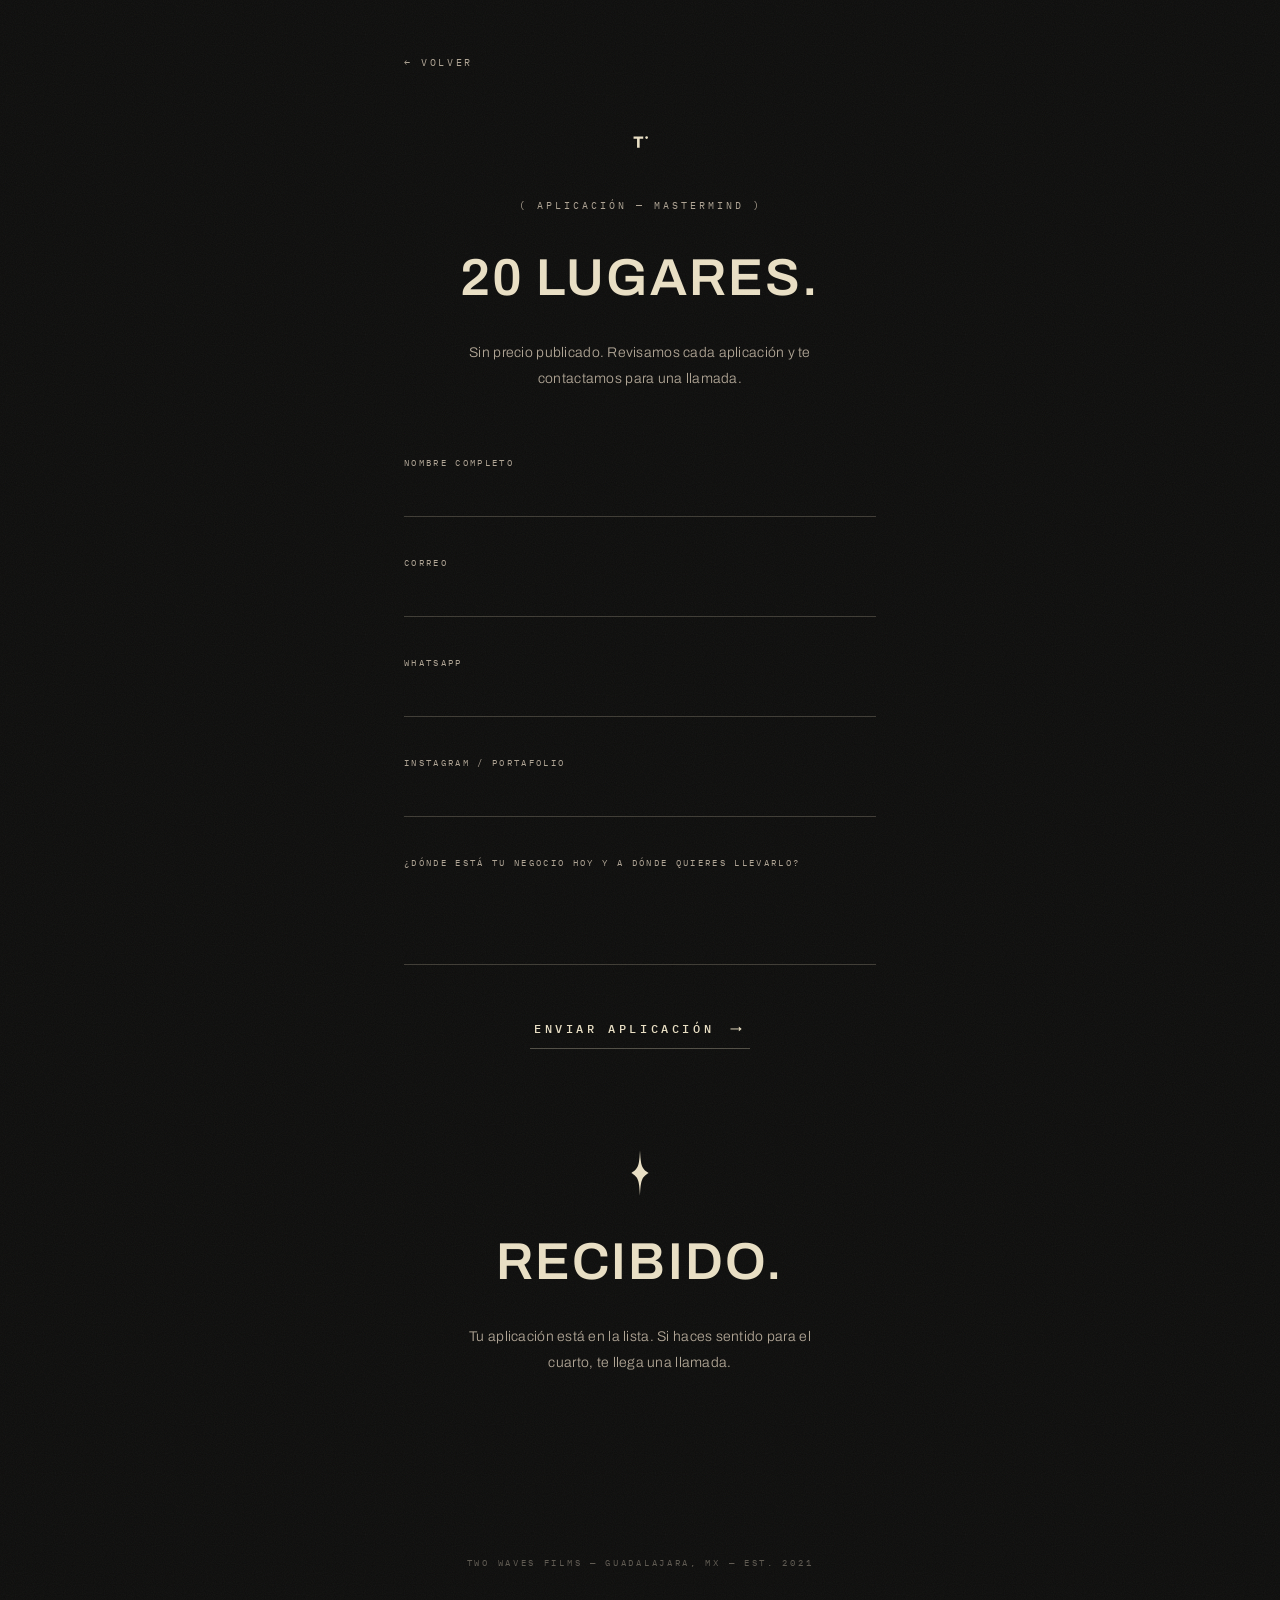
==== commit 45b82ddd: "Usar versión de la otra Mac (respaldo-esta-mac) por decisión del usuario Reemplaza intro animada + f" ====
--- a/aplicar.html
+++ b/aplicar.html
@@ -8,7 +8,7 @@
   <link rel="preconnect" href="https://fonts.googleapis.com" />
   <link rel="preconnect" href="https://fonts.gstatic.com" crossorigin />
   <link href="https://fonts.googleapis.com/css2?family=Archivo:wght@300;400;500;600;700&family=IBM+Plex+Mono:wght@300;400;500&display=swap" rel="stylesheet" />
-  <link rel="stylesheet" href="css/estilo.css?v=2" />
+  <link rel="stylesheet" href="css/estilo.css" />
   <link rel="icon" type="image/svg+xml" href='data:image/svg+xml,<svg xmlns="http://www.w3.org/2000/svg" viewBox="0 0 100 100"><rect width="100" height="100" fill="%230e0e0d"/><path d="M31 34h28.5v6.2H49v26.5h-7.7V40.2H31z" fill="%23eae0c5"/><circle cx="69.5" cy="37" r="4" fill="%23eae0c5"/></svg>' />
 </head>
 <body class="pagina-aplicar">
@@ -24,148 +24,51 @@
     </svg>
 
     <p class="etiqueta centrada reveal visto">( APLICACIÓN — MASTERMIND )</p>
+    <h1 class="titulo centrado reveal visto">20 LUGARES.</h1>
+    <p class="aplicar-intro reveal visto">
+      Sin precio publicado. Revisamos cada aplicación
+      y te contactamos para una llamada.
+    </p>
 
-    <form id="form-aplicar" class="flujo reveal visto" novalidate>
-      <!-- barra de progreso -->
-      <div class="flujo-barra" aria-hidden="true"><span class="flujo-fill"></span></div>
+    <form id="form-aplicar" class="form reveal visto" novalidate>
+      <div class="campo">
+        <label for="nombre">NOMBRE COMPLETO</label>
+        <input type="text" id="nombre" name="nombre" required autocomplete="name" />
+      </div>
+      <div class="campo">
+        <label for="correo">CORREO</label>
+        <input type="email" id="correo" name="correo" required autocomplete="email" />
+      </div>
+      <div class="campo">
+        <label for="whatsapp">WHATSAPP</label>
+        <input type="tel" id="whatsapp" name="whatsapp" required autocomplete="tel" />
+      </div>
+      <div class="campo">
+        <label for="instagram">INSTAGRAM / PORTAFOLIO</label>
+        <input type="text" id="instagram" name="instagram" required />
+      </div>
+      <div class="campo">
+        <label for="negocio">¿DÓNDE ESTÁ TU NEGOCIO HOY Y A DÓNDE QUIERES LLEVARLO?</label>
+        <textarea id="negocio" name="negocio" rows="4" required></textarea>
+      </div>
 
-      <!-- ── 01 · NOMBRE ── -->
-      <section class="paso activa" data-paso>
-        <p class="paso-num"><span class="paso-i">01</span> / <span class="paso-total">07</span></p>
-        <label class="paso-preg" for="nombre">¿Cuál es tu nombre completo?</label>
-        <input type="text" id="nombre" name="nombre" required autocomplete="name" placeholder="Nombre y apellido" />
-        <div class="paso-nav">
-          <button type="button" class="btn-atras" data-atras hidden>← ATRÁS</button>
-          <button type="button" class="btn-linea" data-siguiente>SIGUIENTE <span class="flecha">→</span></button>
-        </div>
-      </section>
-
-      <!-- ── 02 · CORREO ── -->
-      <section class="paso" data-paso>
-        <p class="paso-num"><span class="paso-i">02</span> / <span class="paso-total">07</span></p>
-        <label class="paso-preg" for="correo">¿A qué correo te contactamos?</label>
-        <input type="email" id="correo" name="correo" required autocomplete="email" placeholder="tu@correo.com" />
-        <div class="paso-nav">
-          <button type="button" class="btn-atras" data-atras>← ATRÁS</button>
-          <button type="button" class="btn-linea" data-siguiente>SIGUIENTE <span class="flecha">→</span></button>
-        </div>
-      </section>
-
-      <!-- ── 03 · CELULAR ── -->
-      <section class="paso" data-paso>
-        <p class="paso-num"><span class="paso-i">03</span> / <span class="paso-total">07</span></p>
-        <label class="paso-preg" for="celular">¿Cuál es tu número de celular?</label>
-        <div class="campo-tel">
-          <select id="lada" name="lada" class="lada" aria-label="Código de país">
-            <option value="+52" selected>🇲🇽 +52</option>
-            <option value="+1">🇺🇸 +1</option>
-            <option value="+34">🇪🇸 +34</option>
-            <option value="+54">🇦🇷 +54</option>
-            <option value="+55">🇧🇷 +55</option>
-            <option value="+56">🇨🇱 +56</option>
-            <option value="+57">🇨🇴 +57</option>
-            <option value="+51">🇵🇪 +51</option>
-            <option value="+593">🇪🇨 +593</option>
-            <option value="+58">🇻🇪 +58</option>
-            <option value="+591">🇧🇴 +591</option>
-            <option value="+598">🇺🇾 +598</option>
-            <option value="+595">🇵🇾 +595</option>
-            <option value="+502">🇬🇹 +502</option>
-            <option value="+503">🇸🇻 +503</option>
-            <option value="+504">🇭🇳 +504</option>
-            <option value="+505">🇳🇮 +505</option>
-            <option value="+506">🇨🇷 +506</option>
-            <option value="+507">🇵🇦 +507</option>
-            <option value="+53">🇨🇺 +53</option>
-          </select>
-          <input type="tel" id="celular" name="celular" required inputmode="numeric" autocomplete="tel-national" placeholder="10 dígitos" />
-        </div>
-        <p class="paso-ayuda">Elige tu lada primero para que el número quede correcto.</p>
-        <div class="paso-nav">
-          <button type="button" class="btn-atras" data-atras>← ATRÁS</button>
-          <button type="button" class="btn-linea" data-siguiente>SIGUIENTE <span class="flecha">→</span></button>
-        </div>
-      </section>
-
-      <!-- ── 04 · INSTAGRAM ── -->
-      <section class="paso" data-paso>
-        <p class="paso-num"><span class="paso-i">04</span> / <span class="paso-total">07</span></p>
-        <label class="paso-preg" for="instagram">¿Cuál es tu Instagram?</label>
-        <input type="text" id="instagram" name="instagram" required placeholder="@tuusuario" />
-        <div class="paso-nav">
-          <button type="button" class="btn-atras" data-atras>← ATRÁS</button>
-          <button type="button" class="btn-linea" data-siguiente>SIGUIENTE <span class="flecha">→</span></button>
-        </div>
-      </section>
-
-      <!-- ── 05 · PORTAFOLIO ── -->
-      <section class="paso" data-paso>
-        <p class="paso-num"><span class="paso-i">05</span> / <span class="paso-total">07</span></p>
-        <label class="paso-preg" for="portafolio">¿Dónde vemos tu trabajo? <span class="opcional">(opcional)</span></label>
-        <input type="text" id="portafolio" name="portafolio" placeholder="Link a tu reel, web o portafolio" />
-        <div class="paso-nav">
-          <button type="button" class="btn-atras" data-atras>← ATRÁS</button>
-          <button type="button" class="btn-linea" data-siguiente>SIGUIENTE <span class="flecha">→</span></button>
-        </div>
-      </section>
-
-      <!-- ── 06 · NEGOCIO ── -->
-      <section class="paso" data-paso>
-        <p class="paso-num"><span class="paso-i">06</span> / <span class="paso-total">07</span></p>
-        <label class="paso-preg" for="negocio">¿Dónde está tu negocio hoy y a dónde quieres llevarlo?</label>
-        <textarea id="negocio" name="negocio" rows="4" required placeholder="Cuéntanos en dónde estás y a dónde vas."></textarea>
-        <div class="paso-nav">
-          <button type="button" class="btn-atras" data-atras>← ATRÁS</button>
-          <button type="button" class="btn-linea" data-siguiente>SIGUIENTE <span class="flecha">→</span></button>
-        </div>
-      </section>
-
-      <!-- ── 07 · TEMA ── -->
-      <section class="paso" data-paso>
-        <p class="paso-num"><span class="paso-i">07</span> / <span class="paso-total">07</span></p>
-        <label class="paso-preg" for="tema">¿Cuál es el tema que más te gustaría aprender o abordar?</label>
-        <textarea id="tema" name="tema" rows="4" required placeholder="Los temas que te gustaría que trabajemos en el cuarto."></textarea>
-        <div class="paso-nav">
-          <button type="button" class="btn-atras" data-atras>← ATRÁS</button>
-          <button type="submit" class="btn-linea grande">ENVIAR APLICACIÓN <span class="flecha">→</span></button>
-        </div>
-      </section>
-
+      <button type="submit" class="btn-linea grande">ENVIAR APLICACIÓN <span class="flecha">→</span></button>
       <p class="nota" id="form-estado" role="status"></p>
     </form>
+
+    <div id="form-exito" class="exito" hidden>
+      <svg class="destello" viewBox="0 0 100 100" fill="currentColor" aria-hidden="true">
+        <path d="M50 8 C51.5 34 52 42 66 50 C52 58 51.5 66 50 92 C48.5 66 48 58 34 50 C48 42 48.5 34 50 8 Z"/>
+      </svg>
+      <h2 class="titulo centrado">RECIBIDO.</h2>
+      <p class="aplicar-intro">Tu aplicación está en la lista. Si haces sentido para el cuarto, te llega una llamada.</p>
+    </div>
   </main>
 
   <footer class="footer">
     <p class="footer-firma">TWO WAVES FILMS — GUADALAJARA, MX — EST. 2021</p>
   </footer>
 
-  <!-- ══════════ POP-UP DE GRACIAS ══════════ -->
-  <div id="modal-gracias" class="modal-gracias" role="dialog" aria-modal="true" aria-labelledby="gracias-titulo" hidden>
-    <div class="modal-inner">
-      <div class="loader-glyphs modal-glyphs" aria-hidden="true">
-        <svg class="glyph" viewBox="0 0 100 100" fill="none">
-          <path d="M31 34h28.5v6.2H49v26.5h-7.7V40.2H31z" fill="currentColor"/>
-          <circle cx="69.5" cy="37" r="4" fill="currentColor"/>
-        </svg>
-        <svg class="glyph" viewBox="0 0 100 100" fill="none">
-          <circle cx="50" cy="36" r="22" stroke="currentColor" stroke-width="1.5"/>
-          <circle cx="50" cy="64" r="22" stroke="currentColor" stroke-width="1.5"/>
-        </svg>
-        <svg class="glyph" viewBox="0 0 100 100" fill="currentColor">
-          <path d="M50 8 C51.5 34 52 42 66 50 C52 58 51.5 66 50 92 C48.5 66 48 58 34 50 C48 42 48.5 34 50 8 Z"/>
-        </svg>
-        <svg class="glyph" viewBox="0 0 100 100" fill="none">
-          <path d="M40 32 a24 24 0 0 0 0 36" stroke="currentColor" stroke-width="2.5" stroke-linecap="round"/>
-          <path d="M60 32 a24 24 0 0 1 0 36" stroke="currentColor" stroke-width="2.5" stroke-linecap="round"/>
-          <circle cx="50" cy="24" r="3" fill="currentColor"/>
-        </svg>
-      </div>
-      <h2 class="titulo centrado" id="gracias-titulo">GRACIAS POR TU SOLICITUD</h2>
-      <p class="aplicar-intro">El equipo la revisará y se pondrá en contacto contigo.</p>
-      <a class="volver-final" href="index.html">← VOLVER AL INICIO</a>
-    </div>
-  </div>
-
-  <script src="js/form.js?v=2"></script>
+  <script src="js/form.js"></script>
 </body>
 </html>
--- a/css/estilo.css
+++ b/css/estilo.css
@@ -355,8 +355,6 @@
 
 .parrafo.centrado { margin: 0 auto 12px; }
 
-.parrafo + .parrafo { margin-top: 22px; }
-
 .lista-mono {
   list-style: none;
   margin-top: 56px;
@@ -534,239 +532,75 @@
   margin-bottom: 64px;
 }
 
-/* ── FLUJO TIPO TYPEFORM ── */
-
-.flujo {
+.form {
   width: 100%;
-  position: relative;
+  display: flex;
+  flex-direction: column;
+  gap: 40px;
   text-align: left;
 }
 
-.flujo-barra {
-  width: 100%;
-  height: 1px;
-  background: rgba(234, 224, 197, 0.12);
-  margin-bottom: 64px;
-  overflow: hidden;
-}
-
-.flujo-fill {
-  display: block;
-  height: 100%;
-  width: 14.28%;
-  background: var(--hueso);
-  transition: width 0.6s cubic-bezier(0.22, 1, 0.36, 1);
-}
-
-.paso {
-  display: none;
-  flex-direction: column;
-  gap: 18px;
-}
-
-.paso.activa {
-  display: flex;
-  animation: pasoEntra 0.55s cubic-bezier(0.22, 1, 0.36, 1) both;
-}
-
-@keyframes pasoEntra {
-  from { opacity: 0; transform: translateY(16px); }
-  to { opacity: 1; transform: translateY(0); }
-}
-
-.paso-num {
-  font-family: var(--mono);
-  font-size: 10px;
-  letter-spacing: 0.3em;
-  color: var(--greige);
-}
-
-.paso-num .paso-i { color: var(--hueso); }
-
-.paso-preg {
-  font-family: var(--sans);
-  font-size: clamp(20px, 4.4vw, 29px);
-  font-weight: 500;
-  line-height: 1.3;
-  letter-spacing: 0.01em;
-  color: var(--hueso);
-}
-
-.opcional {
-  font-family: var(--mono);
-  font-size: 11px;
-  font-weight: 400;
-  letter-spacing: 0.18em;
-  color: var(--greige);
-  white-space: nowrap;
-}
-
-.paso input,
-.paso textarea,
-.paso .lada {
+.campo {
+  display: flex;
+  flex-direction: column;
+  gap: 12px;
+}
+
+.campo label {
+  font-family: var(--mono);
+  font-size: 9px;
+  letter-spacing: 0.26em;
+  color: var(--greige);
+}
+
+.campo input,
+.campo textarea {
   background: transparent;
   border: none;
   border-bottom: 1px solid rgba(234, 224, 197, 0.22);
-  padding: 12px 2px;
-  font-family: var(--sans);
-  font-size: 17px;
+  padding: 10px 2px;
+  font-family: var(--sans);
+  font-size: 15px;
   font-weight: 300;
-  letter-spacing: 0.02em;
+  letter-spacing: 0.03em;
   color: var(--hueso);
   border-radius: 0;
   resize: none;
-  width: 100%;
   transition: border-color 0.4s ease;
 }
 
-.paso input::placeholder,
-.paso textarea::placeholder {
-  color: rgba(176, 165, 149, 0.45);
-}
-
-.paso input:focus,
-.paso textarea:focus,
-.paso .lada:focus {
+.campo input:focus,
+.campo textarea:focus {
   outline: none;
   border-bottom-color: var(--hueso);
 }
 
-.paso .invalido { border-bottom-color: var(--rojo); }
-
-/* teléfono: lada + número */
-.campo-tel {
-  display: flex;
-  gap: 14px;
-  align-items: flex-end;
-}
-
-.paso .lada {
-  width: auto;
-  min-width: 104px;
-  flex: 0 0 auto;
-  font-family: var(--mono);
-  font-size: 15px;
-  letter-spacing: 0.04em;
-  -webkit-appearance: none;
-  appearance: none;
-  cursor: pointer;
-  background-image: url("data:image/svg+xml,%3Csvg xmlns='http://www.w3.org/2000/svg' width='10' height='6' viewBox='0 0 10 6'%3E%3Cpath d='M1 1l4 4 4-4' stroke='%23b0a595' stroke-width='1.4' fill='none' stroke-linecap='round'/%3E%3C/svg%3E");
-  background-repeat: no-repeat;
-  background-position: right 2px center;
-  padding-right: 22px;
-}
-
-.paso .lada option {
-  background: var(--fondo);
-  color: var(--hueso);
-}
-
-.paso .campo-tel input { flex: 1 1 auto; }
-
-.paso-ayuda {
-  font-family: var(--mono);
-  font-size: 10px;
-  letter-spacing: 0.14em;
-  line-height: 1.7;
-  color: var(--greige);
-  margin-top: -6px;
-}
-
-.paso-nav {
-  display: flex;
-  align-items: center;
-  justify-content: space-between;
-  gap: 20px;
-  margin-top: 26px;
-}
-
-.paso-nav .btn-linea { margin-top: 0; }
-
-.btn-atras {
-  border: none;
-  background: transparent;
-  font-family: var(--mono);
-  font-size: 10px;
-  letter-spacing: 0.26em;
-  color: var(--greige);
-  cursor: pointer;
-  padding: 4px 0;
-  transition: color 0.3s ease;
-}
-
-.btn-atras:hover { color: var(--hueso); }
-.btn-atras[hidden] { display: none; }
-
-.paso-nav .btn-linea[data-siguiente],
-.paso-nav button[type="submit"] { margin-left: auto; }
-
-.btn-linea:disabled { opacity: 0.4; pointer-events: none; }
-
-.flujo .nota {
-  margin-top: 24px;
+.form .btn-linea {
+  align-self: center;
+  margin-top: 16px;
+}
+
+.form .btn-linea:disabled {
+  opacity: 0.4;
+  pointer-events: none;
+}
+
+.form .nota {
+  margin-top: 8px;
   text-align: center;
   min-height: 1em;
 }
 
-/* ── POP-UP DE GRACIAS ── */
-
-.modal-gracias {
-  position: fixed;
-  inset: 0;
-  z-index: 200;
-  display: flex;
-  align-items: center;
-  justify-content: center;
-  padding: 32px;
-  background: rgba(6, 6, 5, 0.92);
-  -webkit-backdrop-filter: blur(6px);
-  backdrop-filter: blur(6px);
-  opacity: 0;
-  transition: opacity 0.6s cubic-bezier(0.22, 1, 0.36, 1);
-}
-
-.modal-gracias.abierto { opacity: 1; }
-.modal-gracias[hidden] { display: none; }
-
-.modal-inner {
-  display: flex;
-  flex-direction: column;
-  align-items: center;
-  text-align: center;
-  max-width: 420px;
-}
-
-.modal-glyphs {
-  position: relative;
-  width: 76px;
-  height: 76px;
-  color: var(--hueso);
-  margin-bottom: 40px;
-}
-
-.modal-inner .titulo {
-  font-size: clamp(26px, 6vw, 40px);
-  margin-bottom: 20px;
-}
-
-.modal-inner .aplicar-intro { margin-bottom: 36px; }
-
-.volver-final {
-  font-family: var(--mono);
-  font-size: 10px;
-  letter-spacing: 0.26em;
-  color: var(--greige);
-  text-decoration: none;
-  border-bottom: 1px solid transparent;
-  padding-bottom: 4px;
-  transition: color 0.3s ease, border-color 0.3s ease;
-}
-
-.volver-final:hover { color: var(--hueso); border-bottom-color: rgba(234, 224, 197, 0.4); }
-
-@media (max-width: 420px) {
-  .paso .lada { min-width: 92px; }
-}
+.exito {
+  display: flex;
+  flex-direction: column;
+  align-items: center;
+  padding-top: 40px;
+}
+
+.exito .destello { margin-bottom: 32px; }
+
+.exito .aplicar-intro { margin-bottom: 0; }
 
 .pagina-aplicar .footer { border-top: none; }
 
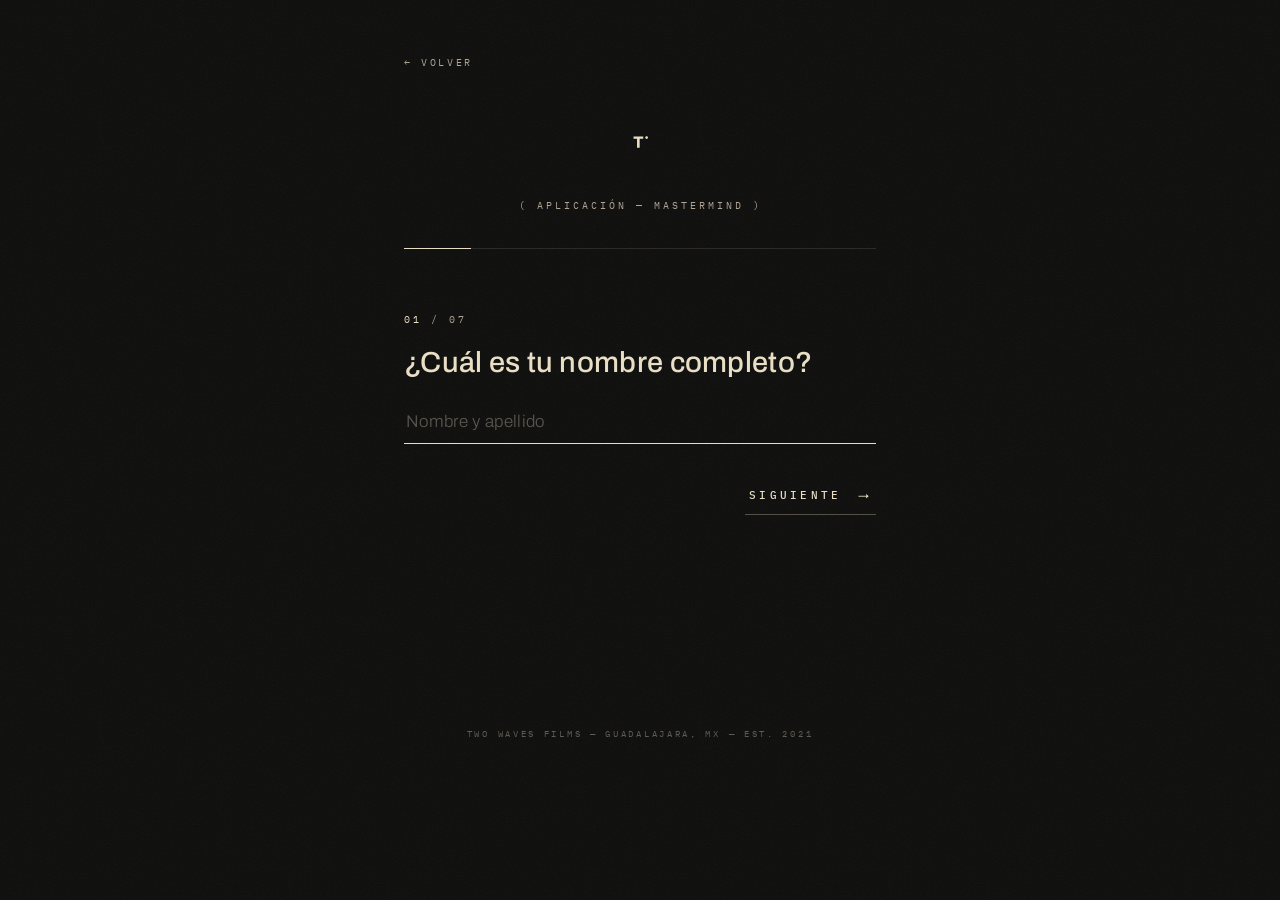
==== commit ce00ace4: "Revert "Usar versión de la otra Mac (respaldo-esta-mac) por decisión del usuario" This reverts commi" ====
--- a/aplicar.html
+++ b/aplicar.html
@@ -8,7 +8,7 @@
   <link rel="preconnect" href="https://fonts.googleapis.com" />
   <link rel="preconnect" href="https://fonts.gstatic.com" crossorigin />
   <link href="https://fonts.googleapis.com/css2?family=Archivo:wght@300;400;500;600;700&family=IBM+Plex+Mono:wght@300;400;500&display=swap" rel="stylesheet" />
-  <link rel="stylesheet" href="css/estilo.css" />
+  <link rel="stylesheet" href="css/estilo.css?v=2" />
   <link rel="icon" type="image/svg+xml" href='data:image/svg+xml,<svg xmlns="http://www.w3.org/2000/svg" viewBox="0 0 100 100"><rect width="100" height="100" fill="%230e0e0d"/><path d="M31 34h28.5v6.2H49v26.5h-7.7V40.2H31z" fill="%23eae0c5"/><circle cx="69.5" cy="37" r="4" fill="%23eae0c5"/></svg>' />
 </head>
 <body class="pagina-aplicar">
@@ -24,51 +24,148 @@
     </svg>
 
     <p class="etiqueta centrada reveal visto">( APLICACIÓN — MASTERMIND )</p>
-    <h1 class="titulo centrado reveal visto">20 LUGARES.</h1>
-    <p class="aplicar-intro reveal visto">
-      Sin precio publicado. Revisamos cada aplicación
-      y te contactamos para una llamada.
-    </p>
 
-    <form id="form-aplicar" class="form reveal visto" novalidate>
-      <div class="campo">
-        <label for="nombre">NOMBRE COMPLETO</label>
-        <input type="text" id="nombre" name="nombre" required autocomplete="name" />
-      </div>
-      <div class="campo">
-        <label for="correo">CORREO</label>
-        <input type="email" id="correo" name="correo" required autocomplete="email" />
-      </div>
-      <div class="campo">
-        <label for="whatsapp">WHATSAPP</label>
-        <input type="tel" id="whatsapp" name="whatsapp" required autocomplete="tel" />
-      </div>
-      <div class="campo">
-        <label for="instagram">INSTAGRAM / PORTAFOLIO</label>
-        <input type="text" id="instagram" name="instagram" required />
-      </div>
-      <div class="campo">
-        <label for="negocio">¿DÓNDE ESTÁ TU NEGOCIO HOY Y A DÓNDE QUIERES LLEVARLO?</label>
-        <textarea id="negocio" name="negocio" rows="4" required></textarea>
-      </div>
+    <form id="form-aplicar" class="flujo reveal visto" novalidate>
+      <!-- barra de progreso -->
+      <div class="flujo-barra" aria-hidden="true"><span class="flujo-fill"></span></div>
 
-      <button type="submit" class="btn-linea grande">ENVIAR APLICACIÓN <span class="flecha">→</span></button>
+      <!-- ── 01 · NOMBRE ── -->
+      <section class="paso activa" data-paso>
+        <p class="paso-num"><span class="paso-i">01</span> / <span class="paso-total">07</span></p>
+        <label class="paso-preg" for="nombre">¿Cuál es tu nombre completo?</label>
+        <input type="text" id="nombre" name="nombre" required autocomplete="name" placeholder="Nombre y apellido" />
+        <div class="paso-nav">
+          <button type="button" class="btn-atras" data-atras hidden>← ATRÁS</button>
+          <button type="button" class="btn-linea" data-siguiente>SIGUIENTE <span class="flecha">→</span></button>
+        </div>
+      </section>
+
+      <!-- ── 02 · CORREO ── -->
+      <section class="paso" data-paso>
+        <p class="paso-num"><span class="paso-i">02</span> / <span class="paso-total">07</span></p>
+        <label class="paso-preg" for="correo">¿A qué correo te contactamos?</label>
+        <input type="email" id="correo" name="correo" required autocomplete="email" placeholder="tu@correo.com" />
+        <div class="paso-nav">
+          <button type="button" class="btn-atras" data-atras>← ATRÁS</button>
+          <button type="button" class="btn-linea" data-siguiente>SIGUIENTE <span class="flecha">→</span></button>
+        </div>
+      </section>
+
+      <!-- ── 03 · CELULAR ── -->
+      <section class="paso" data-paso>
+        <p class="paso-num"><span class="paso-i">03</span> / <span class="paso-total">07</span></p>
+        <label class="paso-preg" for="celular">¿Cuál es tu número de celular?</label>
+        <div class="campo-tel">
+          <select id="lada" name="lada" class="lada" aria-label="Código de país">
+            <option value="+52" selected>🇲🇽 +52</option>
+            <option value="+1">🇺🇸 +1</option>
+            <option value="+34">🇪🇸 +34</option>
+            <option value="+54">🇦🇷 +54</option>
+            <option value="+55">🇧🇷 +55</option>
+            <option value="+56">🇨🇱 +56</option>
+            <option value="+57">🇨🇴 +57</option>
+            <option value="+51">🇵🇪 +51</option>
+            <option value="+593">🇪🇨 +593</option>
+            <option value="+58">🇻🇪 +58</option>
+            <option value="+591">🇧🇴 +591</option>
+            <option value="+598">🇺🇾 +598</option>
+            <option value="+595">🇵🇾 +595</option>
+            <option value="+502">🇬🇹 +502</option>
+            <option value="+503">🇸🇻 +503</option>
+            <option value="+504">🇭🇳 +504</option>
+            <option value="+505">🇳🇮 +505</option>
+            <option value="+506">🇨🇷 +506</option>
+            <option value="+507">🇵🇦 +507</option>
+            <option value="+53">🇨🇺 +53</option>
+          </select>
+          <input type="tel" id="celular" name="celular" required inputmode="numeric" autocomplete="tel-national" placeholder="10 dígitos" />
+        </div>
+        <p class="paso-ayuda">Elige tu lada primero para que el número quede correcto.</p>
+        <div class="paso-nav">
+          <button type="button" class="btn-atras" data-atras>← ATRÁS</button>
+          <button type="button" class="btn-linea" data-siguiente>SIGUIENTE <span class="flecha">→</span></button>
+        </div>
+      </section>
+
+      <!-- ── 04 · INSTAGRAM ── -->
+      <section class="paso" data-paso>
+        <p class="paso-num"><span class="paso-i">04</span> / <span class="paso-total">07</span></p>
+        <label class="paso-preg" for="instagram">¿Cuál es tu Instagram?</label>
+        <input type="text" id="instagram" name="instagram" required placeholder="@tuusuario" />
+        <div class="paso-nav">
+          <button type="button" class="btn-atras" data-atras>← ATRÁS</button>
+          <button type="button" class="btn-linea" data-siguiente>SIGUIENTE <span class="flecha">→</span></button>
+        </div>
+      </section>
+
+      <!-- ── 05 · PORTAFOLIO ── -->
+      <section class="paso" data-paso>
+        <p class="paso-num"><span class="paso-i">05</span> / <span class="paso-total">07</span></p>
+        <label class="paso-preg" for="portafolio">¿Dónde vemos tu trabajo? <span class="opcional">(opcional)</span></label>
+        <input type="text" id="portafolio" name="portafolio" placeholder="Link a tu reel, web o portafolio" />
+        <div class="paso-nav">
+          <button type="button" class="btn-atras" data-atras>← ATRÁS</button>
+          <button type="button" class="btn-linea" data-siguiente>SIGUIENTE <span class="flecha">→</span></button>
+        </div>
+      </section>
+
+      <!-- ── 06 · NEGOCIO ── -->
+      <section class="paso" data-paso>
+        <p class="paso-num"><span class="paso-i">06</span> / <span class="paso-total">07</span></p>
+        <label class="paso-preg" for="negocio">¿Dónde está tu negocio hoy y a dónde quieres llevarlo?</label>
+        <textarea id="negocio" name="negocio" rows="4" required placeholder="Cuéntanos en dónde estás y a dónde vas."></textarea>
+        <div class="paso-nav">
+          <button type="button" class="btn-atras" data-atras>← ATRÁS</button>
+          <button type="button" class="btn-linea" data-siguiente>SIGUIENTE <span class="flecha">→</span></button>
+        </div>
+      </section>
+
+      <!-- ── 07 · TEMA ── -->
+      <section class="paso" data-paso>
+        <p class="paso-num"><span class="paso-i">07</span> / <span class="paso-total">07</span></p>
+        <label class="paso-preg" for="tema">¿Cuál es el tema que más te gustaría aprender o abordar?</label>
+        <textarea id="tema" name="tema" rows="4" required placeholder="Los temas que te gustaría que trabajemos en el cuarto."></textarea>
+        <div class="paso-nav">
+          <button type="button" class="btn-atras" data-atras>← ATRÁS</button>
+          <button type="submit" class="btn-linea grande">ENVIAR APLICACIÓN <span class="flecha">→</span></button>
+        </div>
+      </section>
+
       <p class="nota" id="form-estado" role="status"></p>
     </form>
-
-    <div id="form-exito" class="exito" hidden>
-      <svg class="destello" viewBox="0 0 100 100" fill="currentColor" aria-hidden="true">
-        <path d="M50 8 C51.5 34 52 42 66 50 C52 58 51.5 66 50 92 C48.5 66 48 58 34 50 C48 42 48.5 34 50 8 Z"/>
-      </svg>
-      <h2 class="titulo centrado">RECIBIDO.</h2>
-      <p class="aplicar-intro">Tu aplicación está en la lista. Si haces sentido para el cuarto, te llega una llamada.</p>
-    </div>
   </main>
 
   <footer class="footer">
     <p class="footer-firma">TWO WAVES FILMS — GUADALAJARA, MX — EST. 2021</p>
   </footer>
 
-  <script src="js/form.js"></script>
+  <!-- ══════════ POP-UP DE GRACIAS ══════════ -->
+  <div id="modal-gracias" class="modal-gracias" role="dialog" aria-modal="true" aria-labelledby="gracias-titulo" hidden>
+    <div class="modal-inner">
+      <div class="loader-glyphs modal-glyphs" aria-hidden="true">
+        <svg class="glyph" viewBox="0 0 100 100" fill="none">
+          <path d="M31 34h28.5v6.2H49v26.5h-7.7V40.2H31z" fill="currentColor"/>
+          <circle cx="69.5" cy="37" r="4" fill="currentColor"/>
+        </svg>
+        <svg class="glyph" viewBox="0 0 100 100" fill="none">
+          <circle cx="50" cy="36" r="22" stroke="currentColor" stroke-width="1.5"/>
+          <circle cx="50" cy="64" r="22" stroke="currentColor" stroke-width="1.5"/>
+        </svg>
+        <svg class="glyph" viewBox="0 0 100 100" fill="currentColor">
+          <path d="M50 8 C51.5 34 52 42 66 50 C52 58 51.5 66 50 92 C48.5 66 48 58 34 50 C48 42 48.5 34 50 8 Z"/>
+        </svg>
+        <svg class="glyph" viewBox="0 0 100 100" fill="none">
+          <path d="M40 32 a24 24 0 0 0 0 36" stroke="currentColor" stroke-width="2.5" stroke-linecap="round"/>
+          <path d="M60 32 a24 24 0 0 1 0 36" stroke="currentColor" stroke-width="2.5" stroke-linecap="round"/>
+          <circle cx="50" cy="24" r="3" fill="currentColor"/>
+        </svg>
+      </div>
+      <h2 class="titulo centrado" id="gracias-titulo">GRACIAS POR TU SOLICITUD</h2>
+      <p class="aplicar-intro">El equipo la revisará y se pondrá en contacto contigo.</p>
+      <a class="volver-final" href="index.html">← VOLVER AL INICIO</a>
+    </div>
+  </div>
+
+  <script src="js/form.js?v=2"></script>
 </body>
 </html>
--- a/css/estilo.css
+++ b/css/estilo.css
@@ -44,18 +44,121 @@
 
 #loader.fuera { opacity: 0; visibility: hidden; }
 
+/* ── fase 1: intro de texto ── */
+
+.loader-intro {
+  position: absolute;
+  inset: 0;
+  display: flex;
+  flex-direction: column;
+  align-items: flex-start;
+  justify-content: center;
+  gap: 18px;
+  padding: 24px 8vw;
+  text-align: left;
+  transition: opacity 0.6s ease, filter 0.6s ease;
+}
+
+.loader-intro.fuera {
+  opacity: 0;
+  filter: blur(6px);
+  pointer-events: none;
+}
+
+/* las líneas se apilan: entra una, luego la de abajo, y todas se quedan.
+   tipografía calcada del bloque de 982x: 28px / 700 / -0.05em / 110% */
+.intro-lineas {
+  display: flex;
+  flex-direction: column;
+  gap: 6px;
+  width: 100%;
+  font-size: clamp(21px, 3.2vw, 28px);
+}
+
+.intro-linea {
+  display: flex;
+  justify-content: flex-start;
+  flex-wrap: wrap;
+  column-gap: 0.26em;
+  font-family: var(--sans);
+  font-size: inherit;
+  font-weight: 700;
+  letter-spacing: -0.05em;
+  line-height: 1.1;
+  color: var(--hueso);
+}
+
+/* cada palabra sube y se enfoca, en cascada (estilo 982x) */
+.intro-linea .palabra {
+  display: inline-block;
+  opacity: 0;
+  transform: translateY(0.7em);
+  filter: blur(8px);
+}
+
+.intro-linea.activa .palabra {
+  animation: palabraEntra 0.9s cubic-bezier(0.22, 1, 0.36, 1) forwards;
+  animation-delay: var(--d);
+}
+
+@keyframes palabraEntra {
+  to { opacity: 1; transform: translateY(0); filter: blur(0); }
+}
+
+.intro-btn {
+  margin-top: 44px;
+  display: inline-flex;
+  align-items: center;
+  gap: 16px;
+  padding: 0 4px 12px;
+  border: none;
+  border-bottom: 1px solid rgba(234, 224, 197, 0.3);
+  font-family: var(--mono);
+  font-size: 11px;
+  font-weight: 500;
+  letter-spacing: 0.3em;
+  color: var(--hueso);
+  background: transparent;
+  cursor: pointer;
+  opacity: 0;
+  transform: translateY(10px);
+  filter: blur(8px);
+  pointer-events: none;
+  transition: border-color 0.4s ease, letter-spacing 0.4s ease;
+}
+
+.intro-btn.visible {
+  pointer-events: auto;
+  animation: palabraEntra 1s cubic-bezier(0.22, 1, 0.36, 1) forwards;
+}
+
+.intro-btn .flecha {
+  font-family: var(--sans);
+  transition: transform 0.4s cubic-bezier(0.22, 1, 0.36, 1);
+}
+
+.intro-btn:hover {
+  border-bottom-color: var(--hueso);
+  letter-spacing: 0.38em;
+}
+
+.intro-btn:hover .flecha { transform: translateX(6px); }
+
+/* ── fase 2: logos ── */
+
 .loader-glyphs {
   position: relative;
   width: 88px;
   height: 88px;
   color: var(--hueso);
-  animation: loaderEntra 0.6s cubic-bezier(0.22, 1, 0.36, 1) both;
+  opacity: 0;
+  transform: scale(0.9);
   transition: opacity 0.5s ease, transform 0.6s cubic-bezier(0.22, 1, 0.36, 1);
 }
 
-@keyframes loaderEntra {
-  from { opacity: 0; transform: scale(0.9); }
-  to { opacity: 1; transform: scale(1); }
+#loader.fase-logos .loader-glyphs {
+  opacity: 1;
+  transform: scale(1);
 }
 
 #loader.fuera .loader-glyphs {
@@ -78,32 +181,6 @@
   transform: scale(1);
 }
 
-.loader-line {
-  position: absolute;
-  bottom: 18vh;
-  left: 50%;
-  transform: translateX(-50%);
-  width: 64px;
-  height: 1px;
-  background: rgba(234, 224, 197, 0.08);
-  overflow: hidden;
-  transition: opacity 0.4s ease;
-}
-
-#loader.fuera .loader-line { opacity: 0; }
-
-.loader-line::after {
-  content: "";
-  position: absolute;
-  inset: 0;
-  background: rgba(234, 224, 197, 0.55);
-  transform: scaleX(0);
-  transform-origin: left;
-  animation: cargar 1.1s cubic-bezier(0.65, 0, 0.35, 1) forwards;
-}
-
-@keyframes cargar { to { transform: scaleX(1); } }
-
 /* ══════════ GRANO CINEMATOGRÁFICO ══════════ */
 
 .grain {
@@ -149,6 +226,8 @@
 @media (prefers-reduced-motion: reduce) {
   .reveal { opacity: 1; transform: none; transition: none; }
   .grain { animation: none; }
+  .intro-linea .palabra,
+  .intro-btn { animation: none; opacity: 1; transform: none; filter: none; pointer-events: auto; }
 }
 
 /* ══════════ HERO ══════════ */
@@ -355,6 +434,8 @@
 
 .parrafo.centrado { margin: 0 auto 12px; }
 
+.parrafo + .parrafo { margin-top: 22px; }
+
 .lista-mono {
   list-style: none;
   margin-top: 56px;
@@ -532,75 +613,239 @@
   margin-bottom: 64px;
 }
 
-.form {
+/* ── FLUJO TIPO TYPEFORM ── */
+
+.flujo {
   width: 100%;
-  display: flex;
-  flex-direction: column;
-  gap: 40px;
+  position: relative;
   text-align: left;
 }
 
-.campo {
-  display: flex;
-  flex-direction: column;
-  gap: 12px;
-}
-
-.campo label {
-  font-family: var(--mono);
-  font-size: 9px;
-  letter-spacing: 0.26em;
-  color: var(--greige);
-}
-
-.campo input,
-.campo textarea {
+.flujo-barra {
+  width: 100%;
+  height: 1px;
+  background: rgba(234, 224, 197, 0.12);
+  margin-bottom: 64px;
+  overflow: hidden;
+}
+
+.flujo-fill {
+  display: block;
+  height: 100%;
+  width: 14.28%;
+  background: var(--hueso);
+  transition: width 0.6s cubic-bezier(0.22, 1, 0.36, 1);
+}
+
+.paso {
+  display: none;
+  flex-direction: column;
+  gap: 18px;
+}
+
+.paso.activa {
+  display: flex;
+  animation: pasoEntra 0.55s cubic-bezier(0.22, 1, 0.36, 1) both;
+}
+
+@keyframes pasoEntra {
+  from { opacity: 0; transform: translateY(16px); }
+  to { opacity: 1; transform: translateY(0); }
+}
+
+.paso-num {
+  font-family: var(--mono);
+  font-size: 10px;
+  letter-spacing: 0.3em;
+  color: var(--greige);
+}
+
+.paso-num .paso-i { color: var(--hueso); }
+
+.paso-preg {
+  font-family: var(--sans);
+  font-size: clamp(20px, 4.4vw, 29px);
+  font-weight: 500;
+  line-height: 1.3;
+  letter-spacing: 0.01em;
+  color: var(--hueso);
+}
+
+.opcional {
+  font-family: var(--mono);
+  font-size: 11px;
+  font-weight: 400;
+  letter-spacing: 0.18em;
+  color: var(--greige);
+  white-space: nowrap;
+}
+
+.paso input,
+.paso textarea,
+.paso .lada {
   background: transparent;
   border: none;
   border-bottom: 1px solid rgba(234, 224, 197, 0.22);
-  padding: 10px 2px;
-  font-family: var(--sans);
-  font-size: 15px;
+  padding: 12px 2px;
+  font-family: var(--sans);
+  font-size: 17px;
   font-weight: 300;
-  letter-spacing: 0.03em;
+  letter-spacing: 0.02em;
   color: var(--hueso);
   border-radius: 0;
   resize: none;
+  width: 100%;
   transition: border-color 0.4s ease;
 }
 
-.campo input:focus,
-.campo textarea:focus {
+.paso input::placeholder,
+.paso textarea::placeholder {
+  color: rgba(176, 165, 149, 0.45);
+}
+
+.paso input:focus,
+.paso textarea:focus,
+.paso .lada:focus {
   outline: none;
   border-bottom-color: var(--hueso);
 }
 
-.form .btn-linea {
-  align-self: center;
-  margin-top: 16px;
-}
-
-.form .btn-linea:disabled {
-  opacity: 0.4;
-  pointer-events: none;
-}
-
-.form .nota {
-  margin-top: 8px;
+.paso .invalido { border-bottom-color: var(--rojo); }
+
+/* teléfono: lada + número */
+.campo-tel {
+  display: flex;
+  gap: 14px;
+  align-items: flex-end;
+}
+
+.paso .lada {
+  width: auto;
+  min-width: 104px;
+  flex: 0 0 auto;
+  font-family: var(--mono);
+  font-size: 15px;
+  letter-spacing: 0.04em;
+  -webkit-appearance: none;
+  appearance: none;
+  cursor: pointer;
+  background-image: url("data:image/svg+xml,%3Csvg xmlns='http://www.w3.org/2000/svg' width='10' height='6' viewBox='0 0 10 6'%3E%3Cpath d='M1 1l4 4 4-4' stroke='%23b0a595' stroke-width='1.4' fill='none' stroke-linecap='round'/%3E%3C/svg%3E");
+  background-repeat: no-repeat;
+  background-position: right 2px center;
+  padding-right: 22px;
+}
+
+.paso .lada option {
+  background: var(--fondo);
+  color: var(--hueso);
+}
+
+.paso .campo-tel input { flex: 1 1 auto; }
+
+.paso-ayuda {
+  font-family: var(--mono);
+  font-size: 10px;
+  letter-spacing: 0.14em;
+  line-height: 1.7;
+  color: var(--greige);
+  margin-top: -6px;
+}
+
+.paso-nav {
+  display: flex;
+  align-items: center;
+  justify-content: space-between;
+  gap: 20px;
+  margin-top: 26px;
+}
+
+.paso-nav .btn-linea { margin-top: 0; }
+
+.btn-atras {
+  border: none;
+  background: transparent;
+  font-family: var(--mono);
+  font-size: 10px;
+  letter-spacing: 0.26em;
+  color: var(--greige);
+  cursor: pointer;
+  padding: 4px 0;
+  transition: color 0.3s ease;
+}
+
+.btn-atras:hover { color: var(--hueso); }
+.btn-atras[hidden] { display: none; }
+
+.paso-nav .btn-linea[data-siguiente],
+.paso-nav button[type="submit"] { margin-left: auto; }
+
+.btn-linea:disabled { opacity: 0.4; pointer-events: none; }
+
+.flujo .nota {
+  margin-top: 24px;
   text-align: center;
   min-height: 1em;
 }
 
-.exito {
-  display: flex;
-  flex-direction: column;
-  align-items: center;
-  padding-top: 40px;
-}
-
-.exito .destello { margin-bottom: 32px; }
-
-.exito .aplicar-intro { margin-bottom: 0; }
+/* ── POP-UP DE GRACIAS ── */
+
+.modal-gracias {
+  position: fixed;
+  inset: 0;
+  z-index: 200;
+  display: flex;
+  align-items: center;
+  justify-content: center;
+  padding: 32px;
+  background: rgba(6, 6, 5, 0.92);
+  -webkit-backdrop-filter: blur(6px);
+  backdrop-filter: blur(6px);
+  opacity: 0;
+  transition: opacity 0.6s cubic-bezier(0.22, 1, 0.36, 1);
+}
+
+.modal-gracias.abierto { opacity: 1; }
+.modal-gracias[hidden] { display: none; }
+
+.modal-inner {
+  display: flex;
+  flex-direction: column;
+  align-items: center;
+  text-align: center;
+  max-width: 420px;
+}
+
+.modal-glyphs {
+  position: relative;
+  width: 76px;
+  height: 76px;
+  color: var(--hueso);
+  margin-bottom: 40px;
+}
+
+.modal-inner .titulo {
+  font-size: clamp(26px, 6vw, 40px);
+  margin-bottom: 20px;
+}
+
+.modal-inner .aplicar-intro { margin-bottom: 36px; }
+
+.volver-final {
+  font-family: var(--mono);
+  font-size: 10px;
+  letter-spacing: 0.26em;
+  color: var(--greige);
+  text-decoration: none;
+  border-bottom: 1px solid transparent;
+  padding-bottom: 4px;
+  transition: color 0.3s ease, border-color 0.3s ease;
+}
+
+.volver-final:hover { color: var(--hueso); border-bottom-color: rgba(234, 224, 197, 0.4); }
+
+@media (max-width: 420px) {
+  .paso .lada { min-width: 92px; }
+}
 
 .pagina-aplicar .footer { border-top: none; }
 
